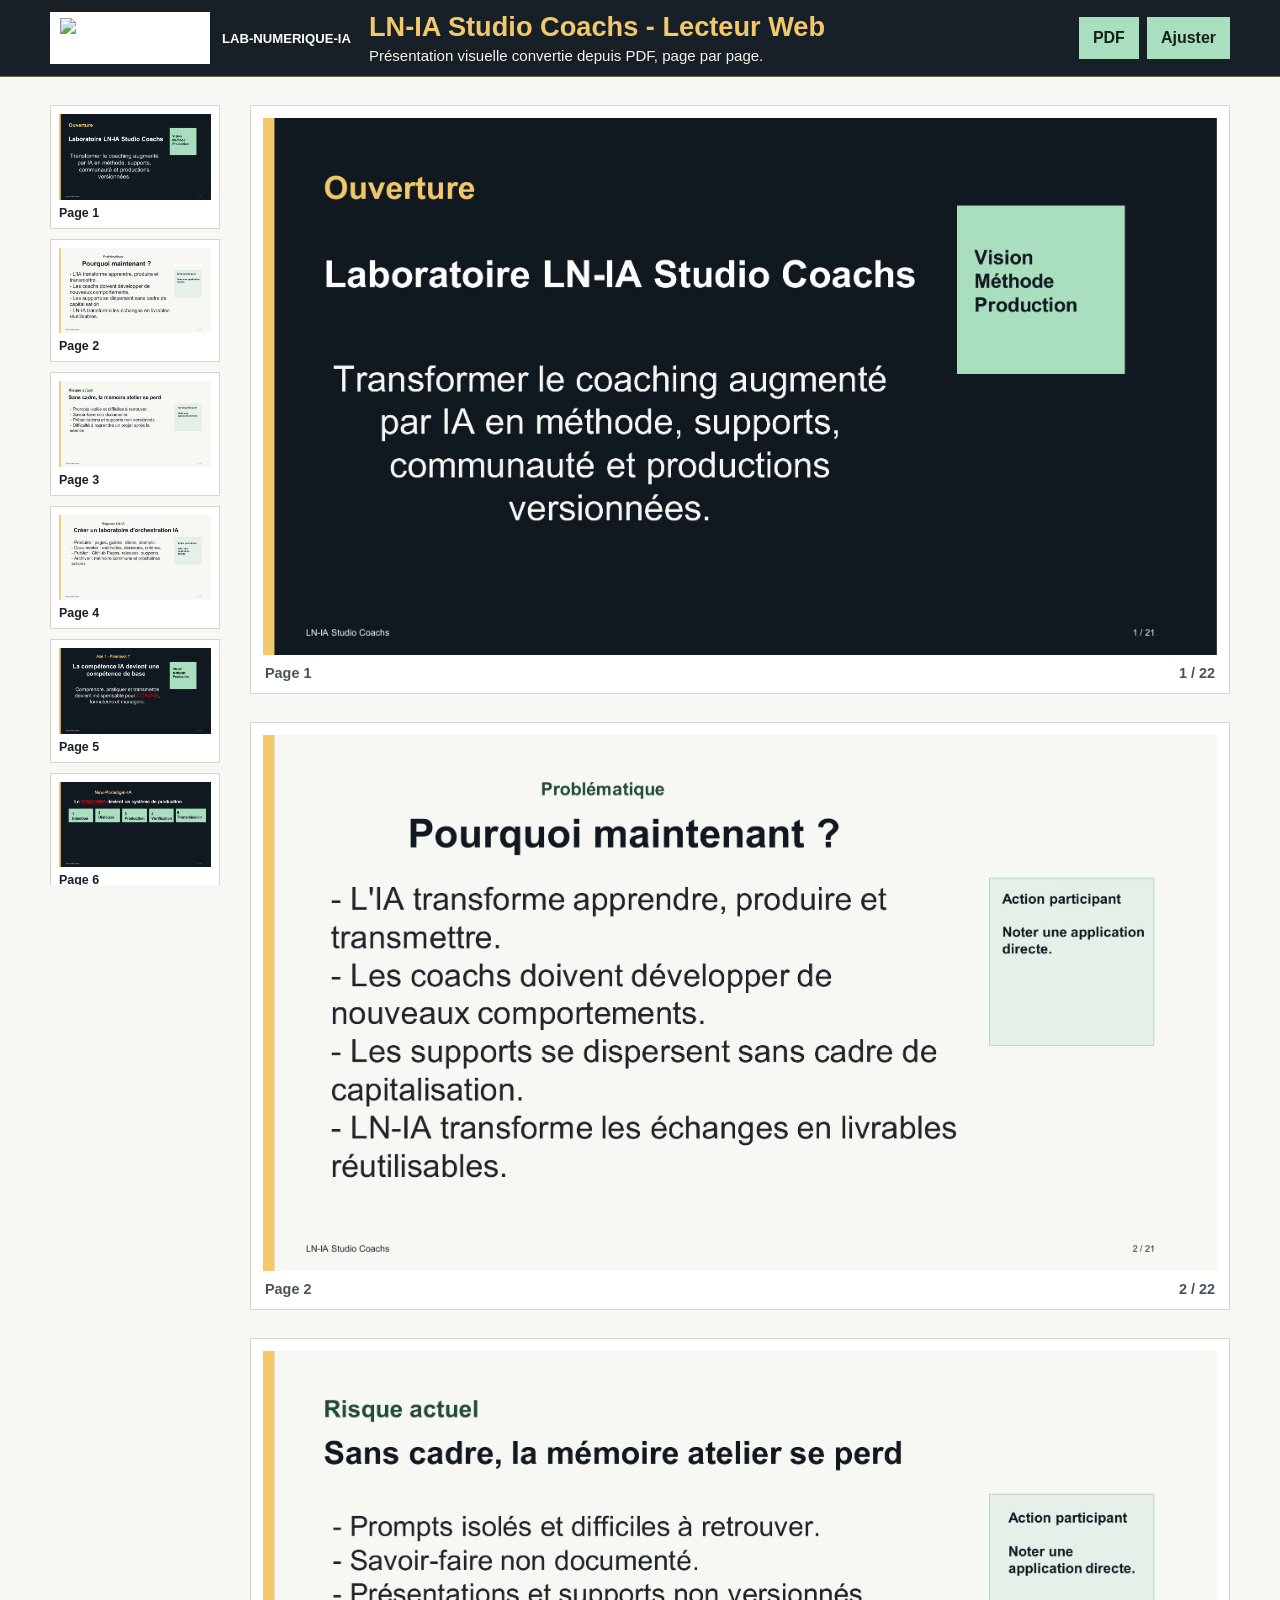
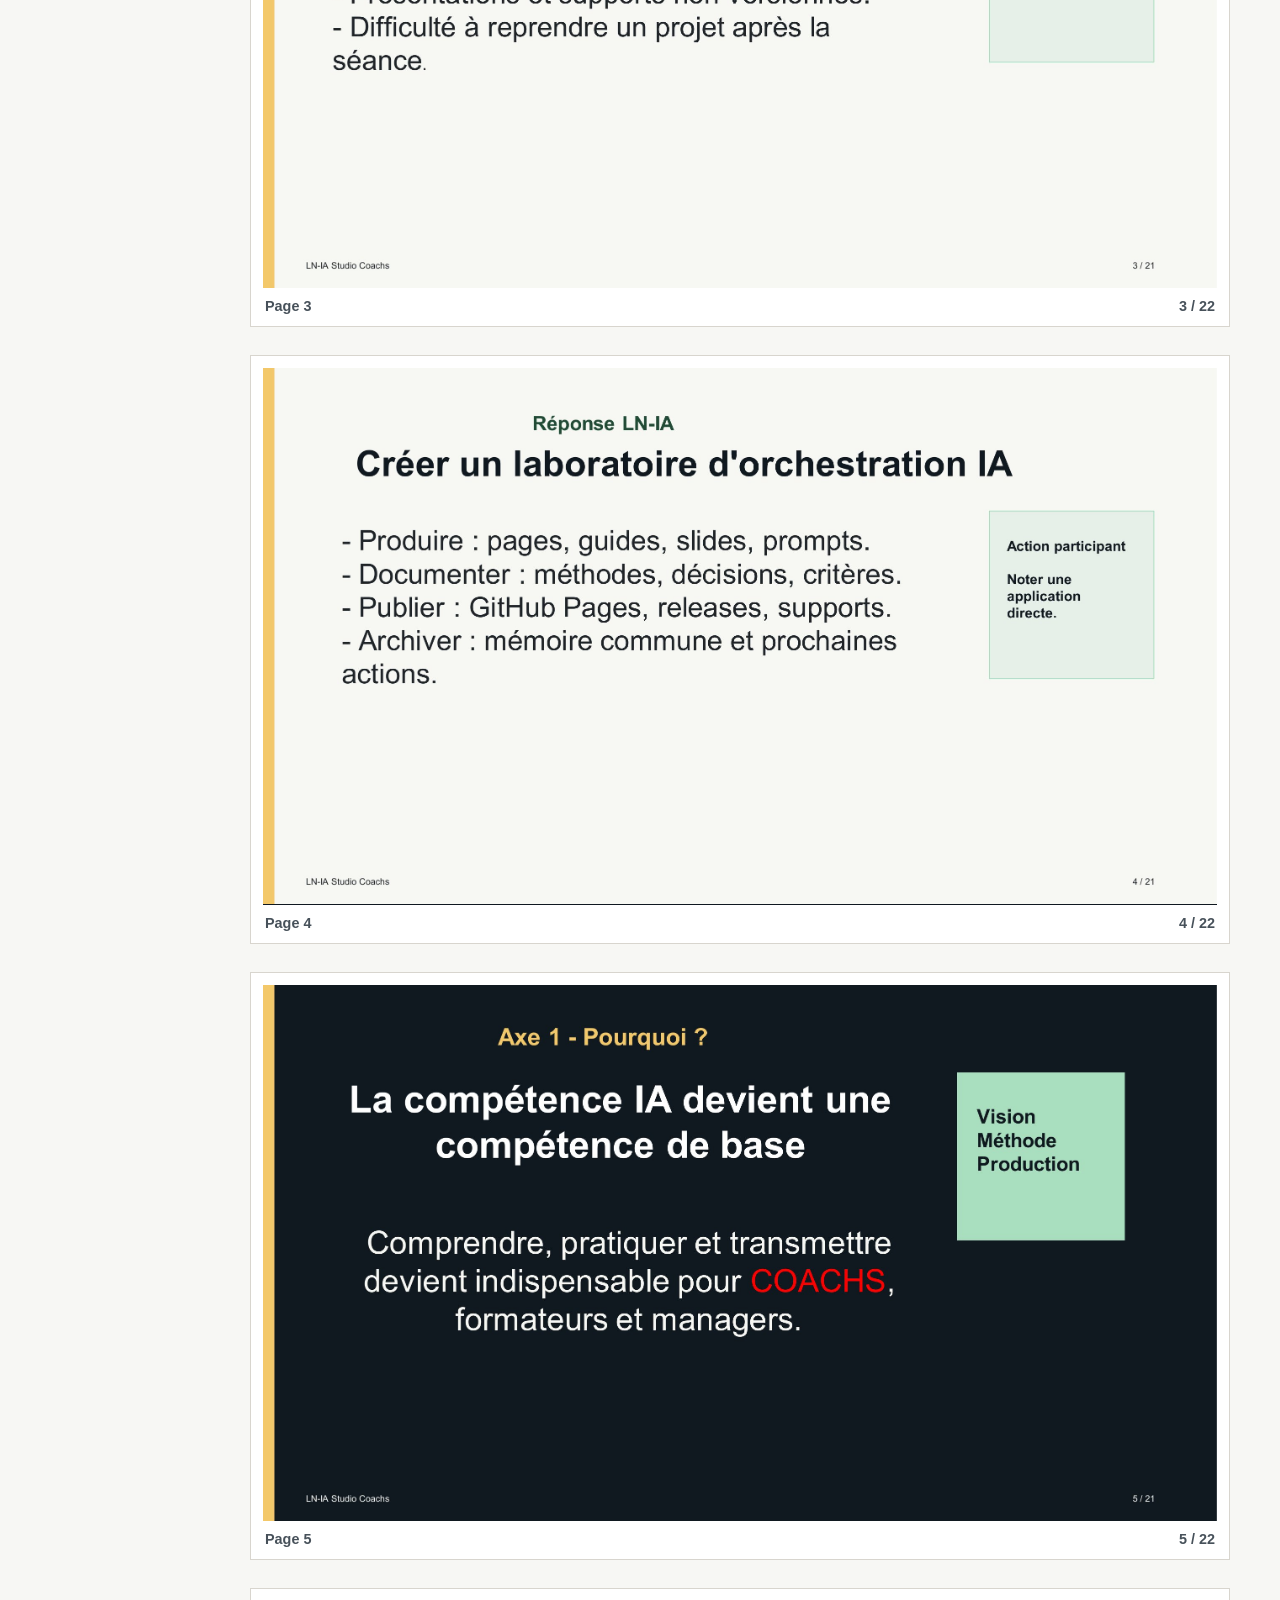
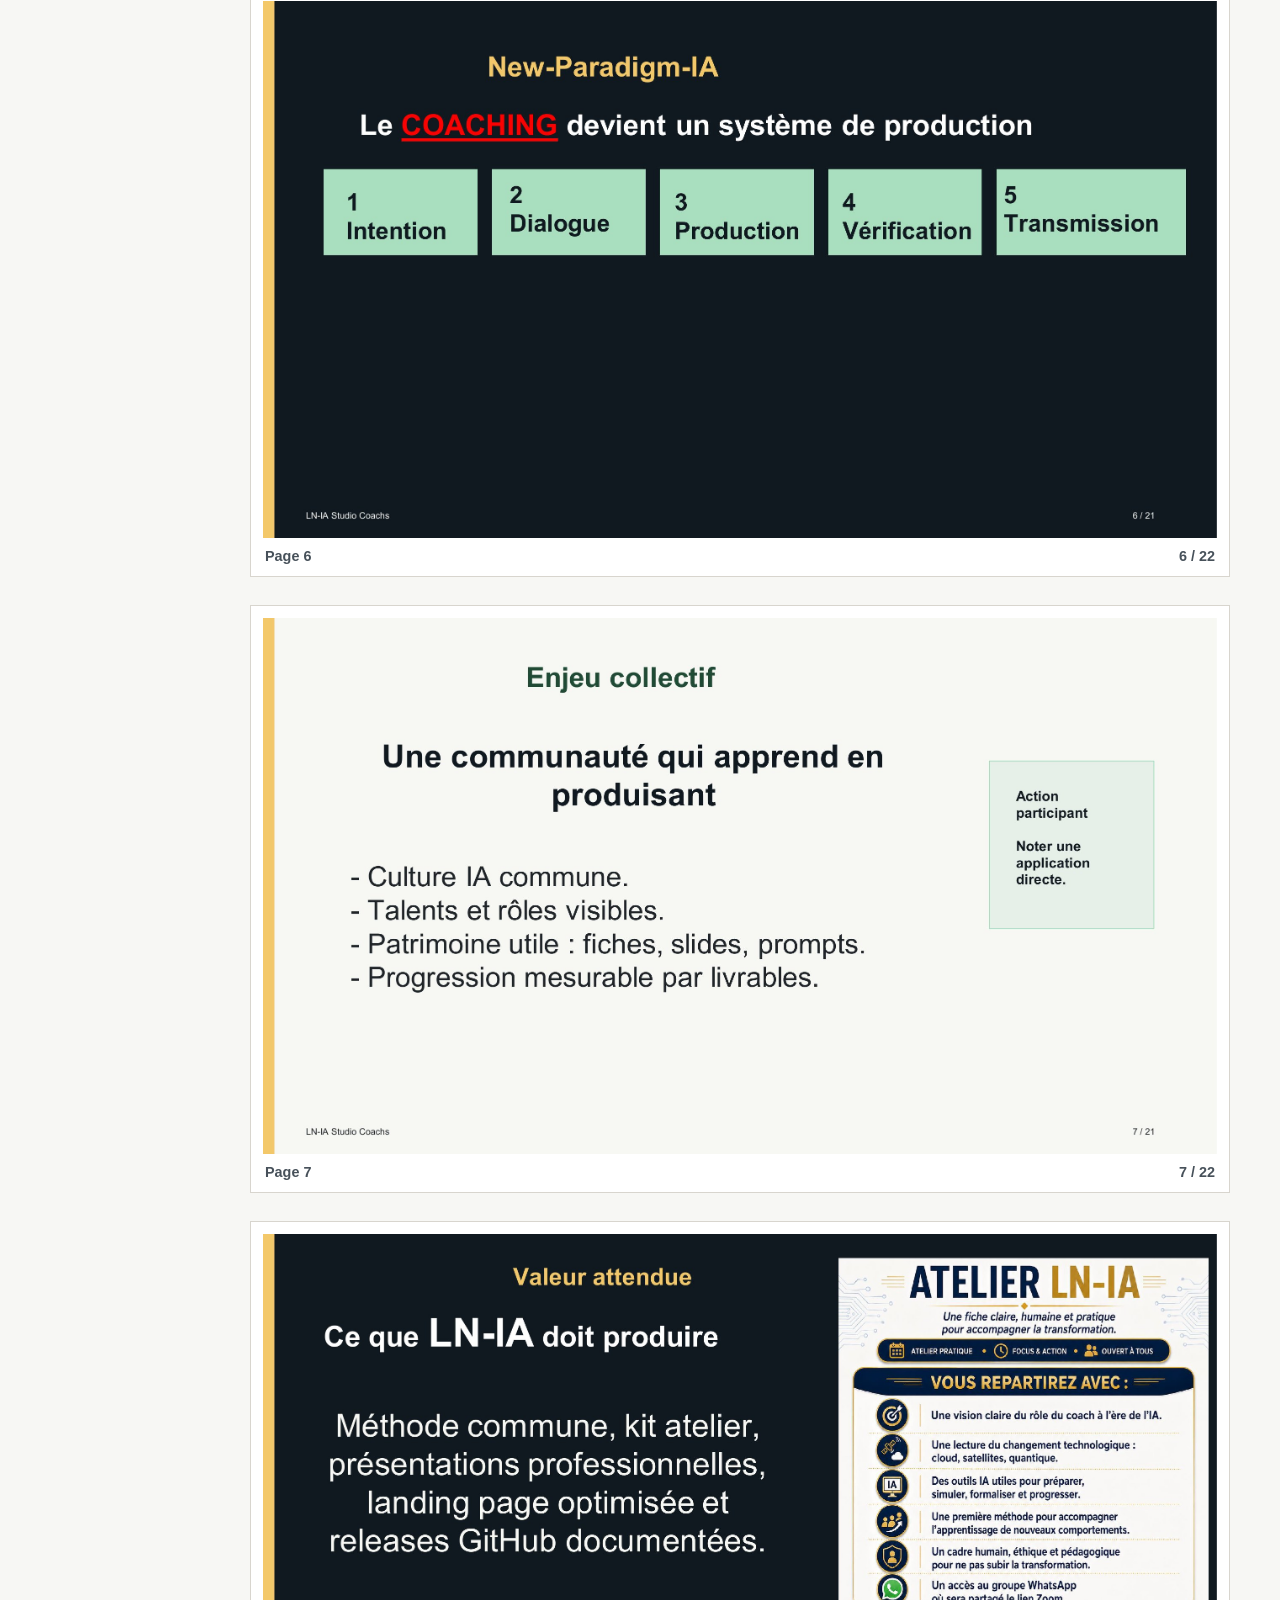
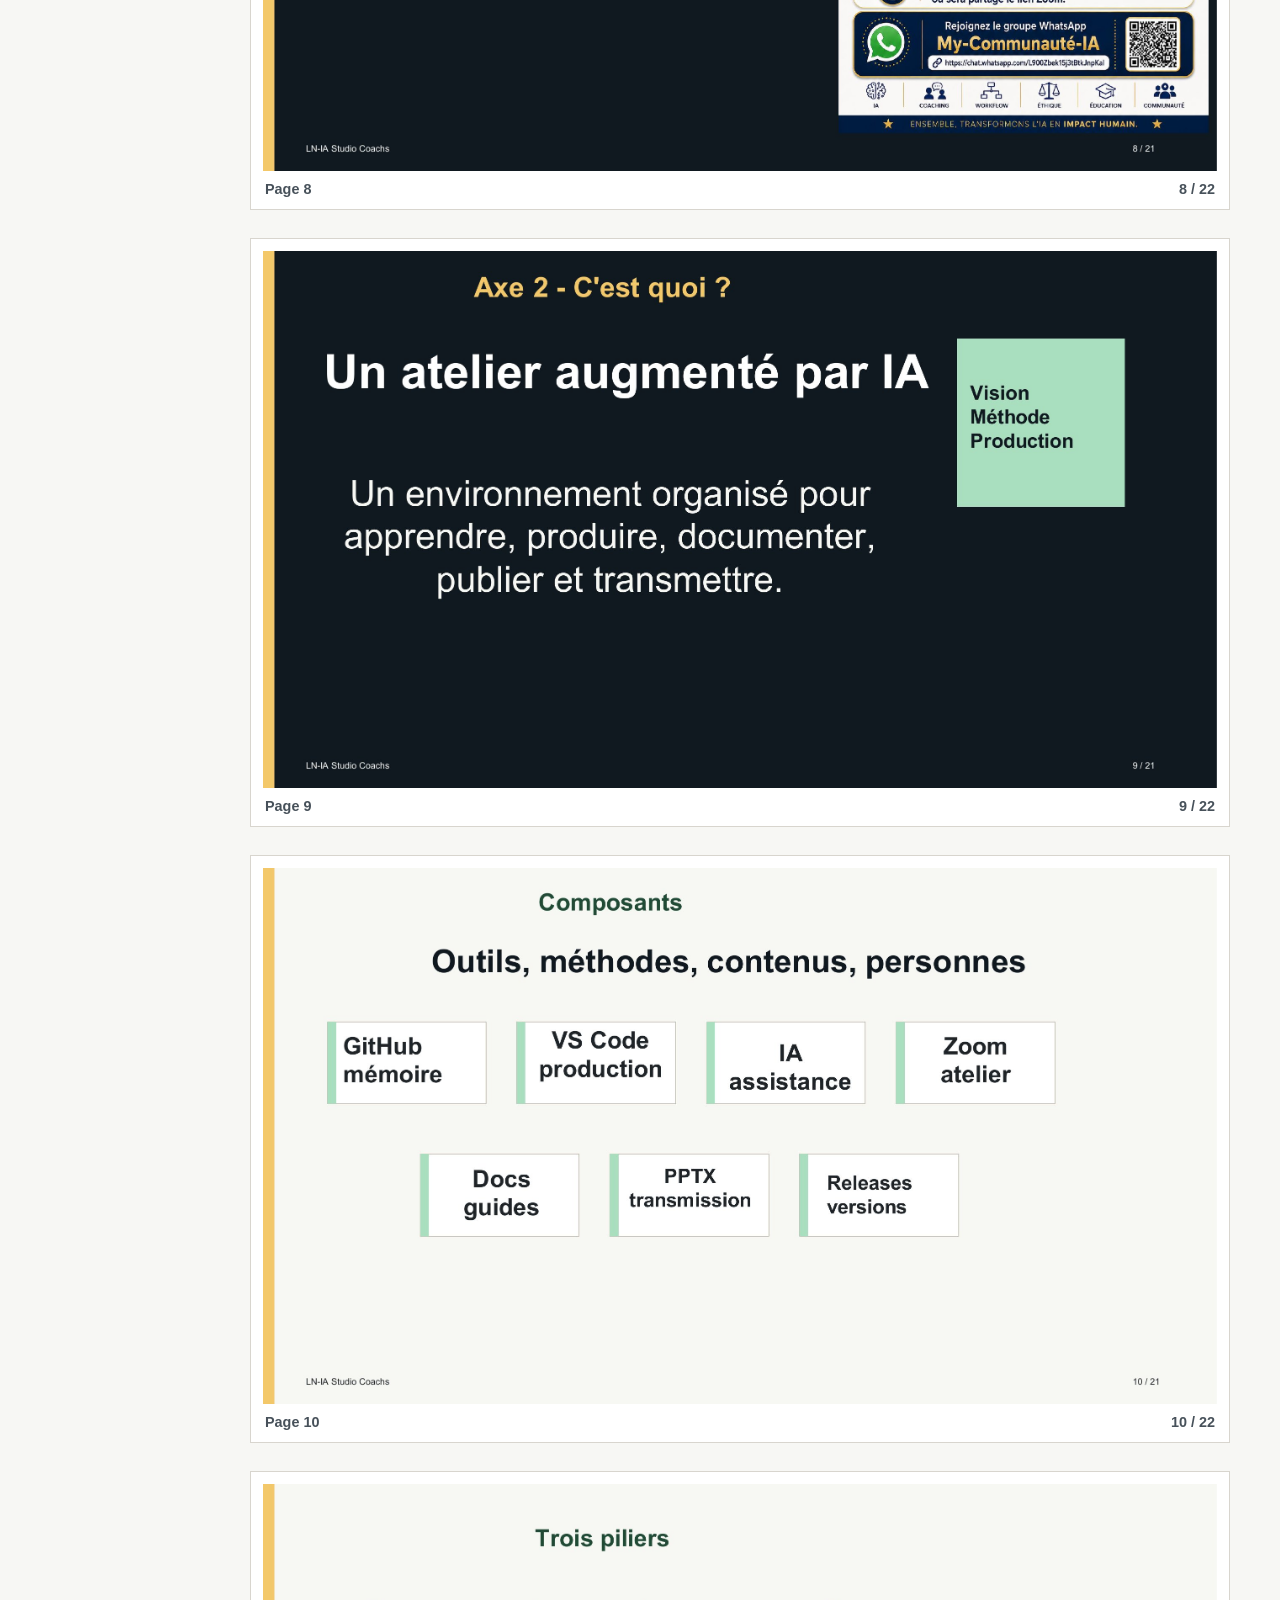
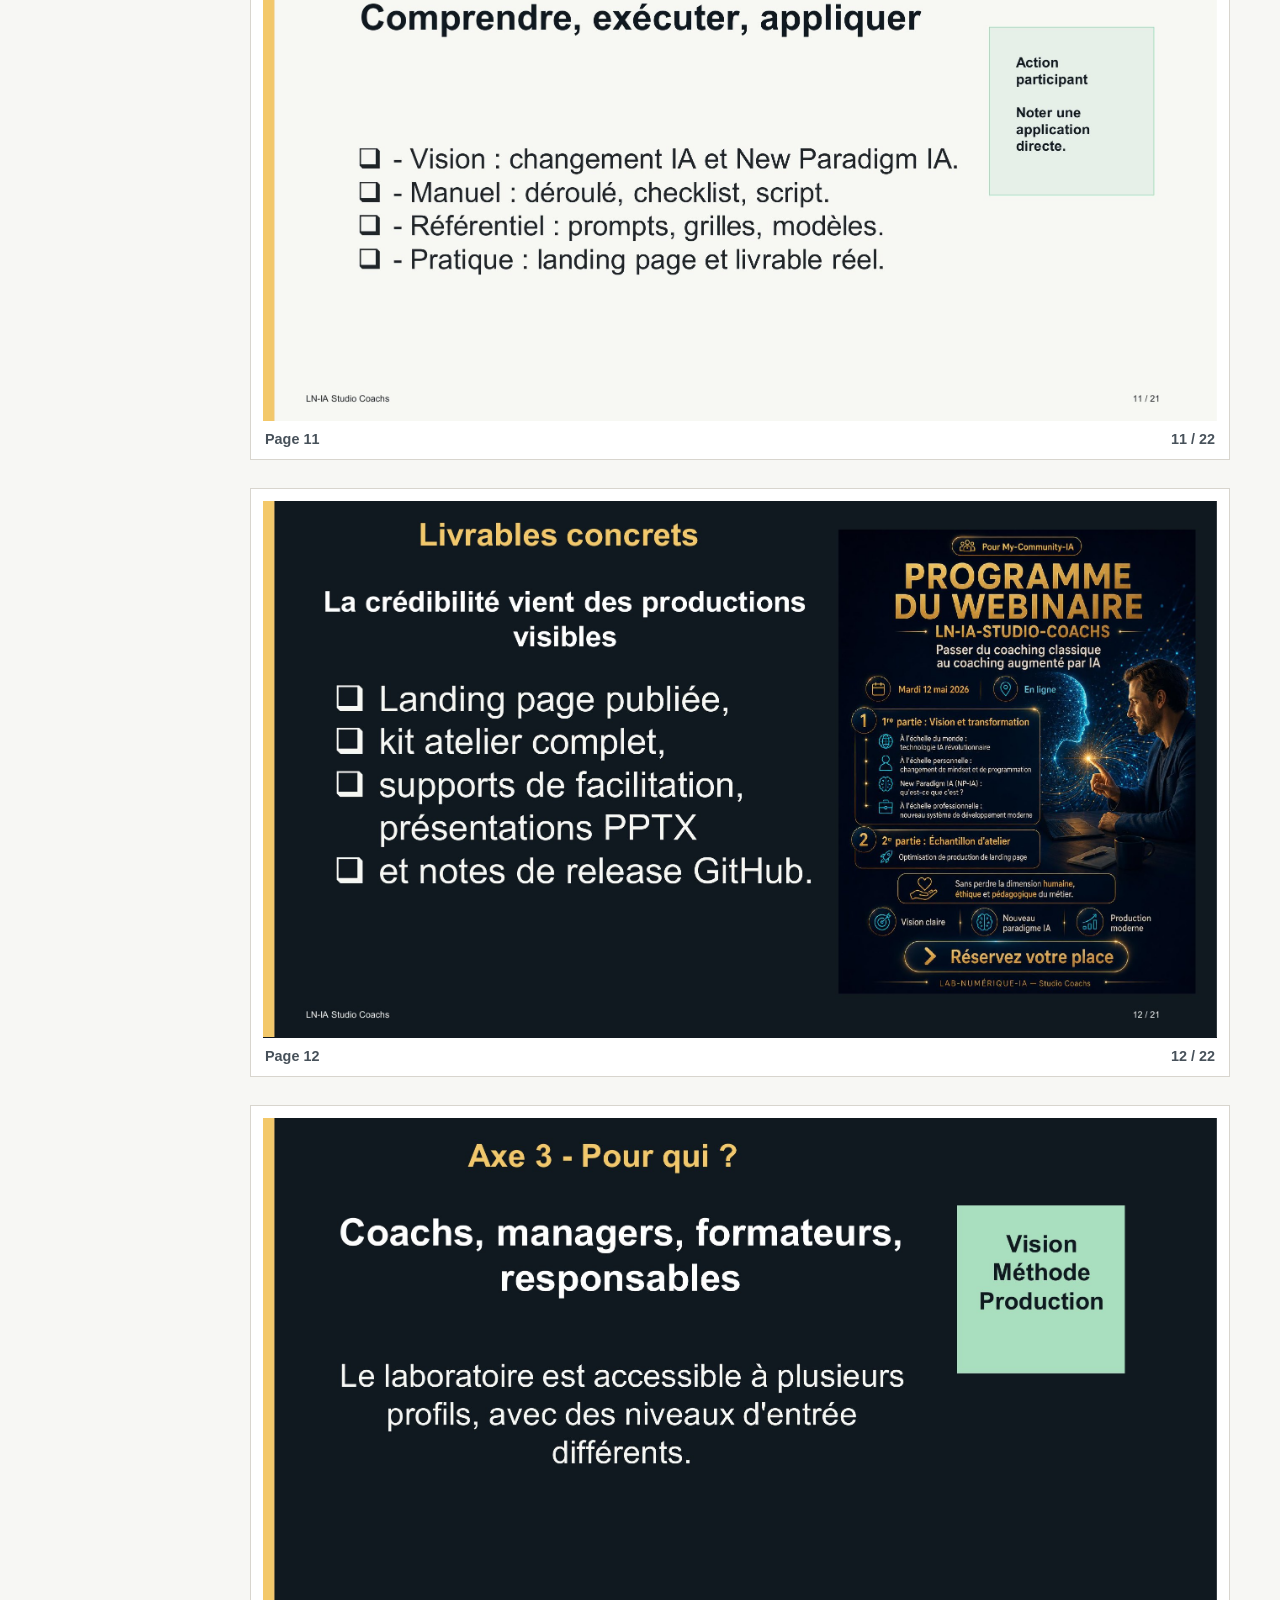
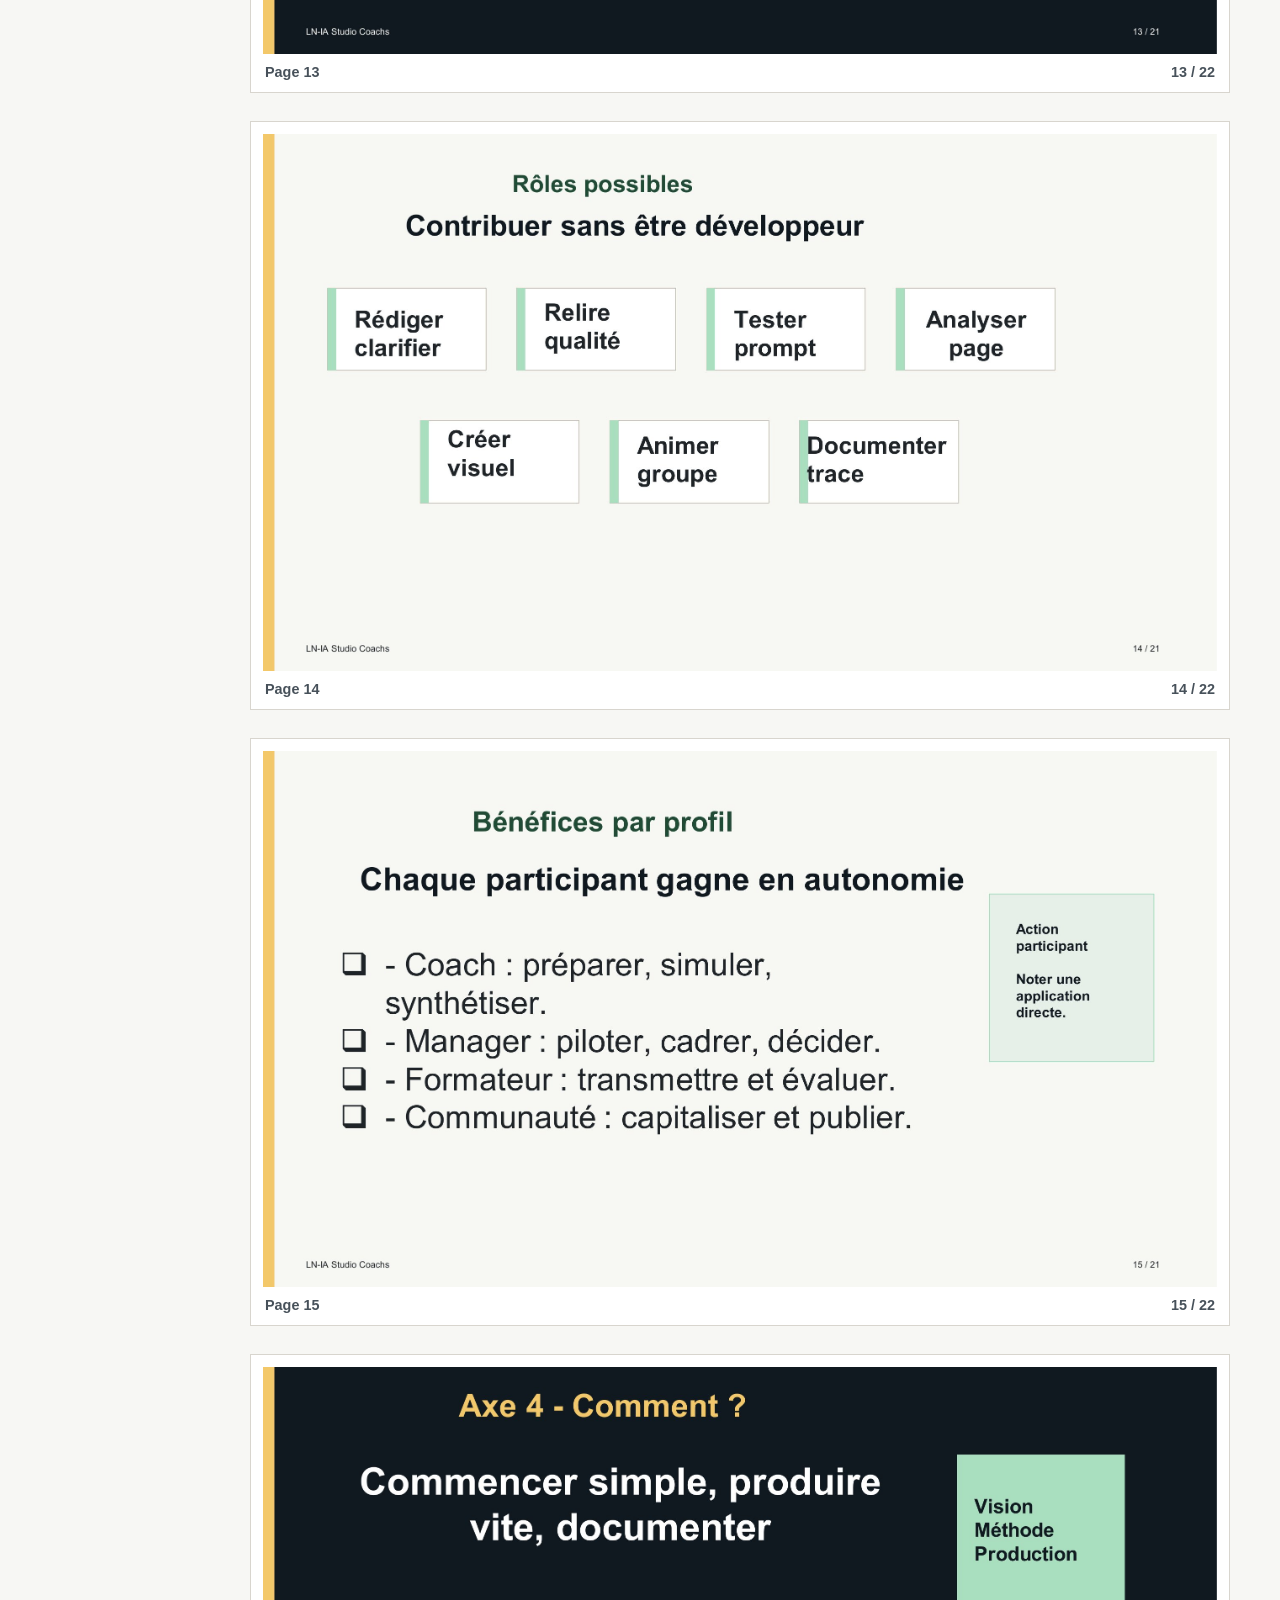
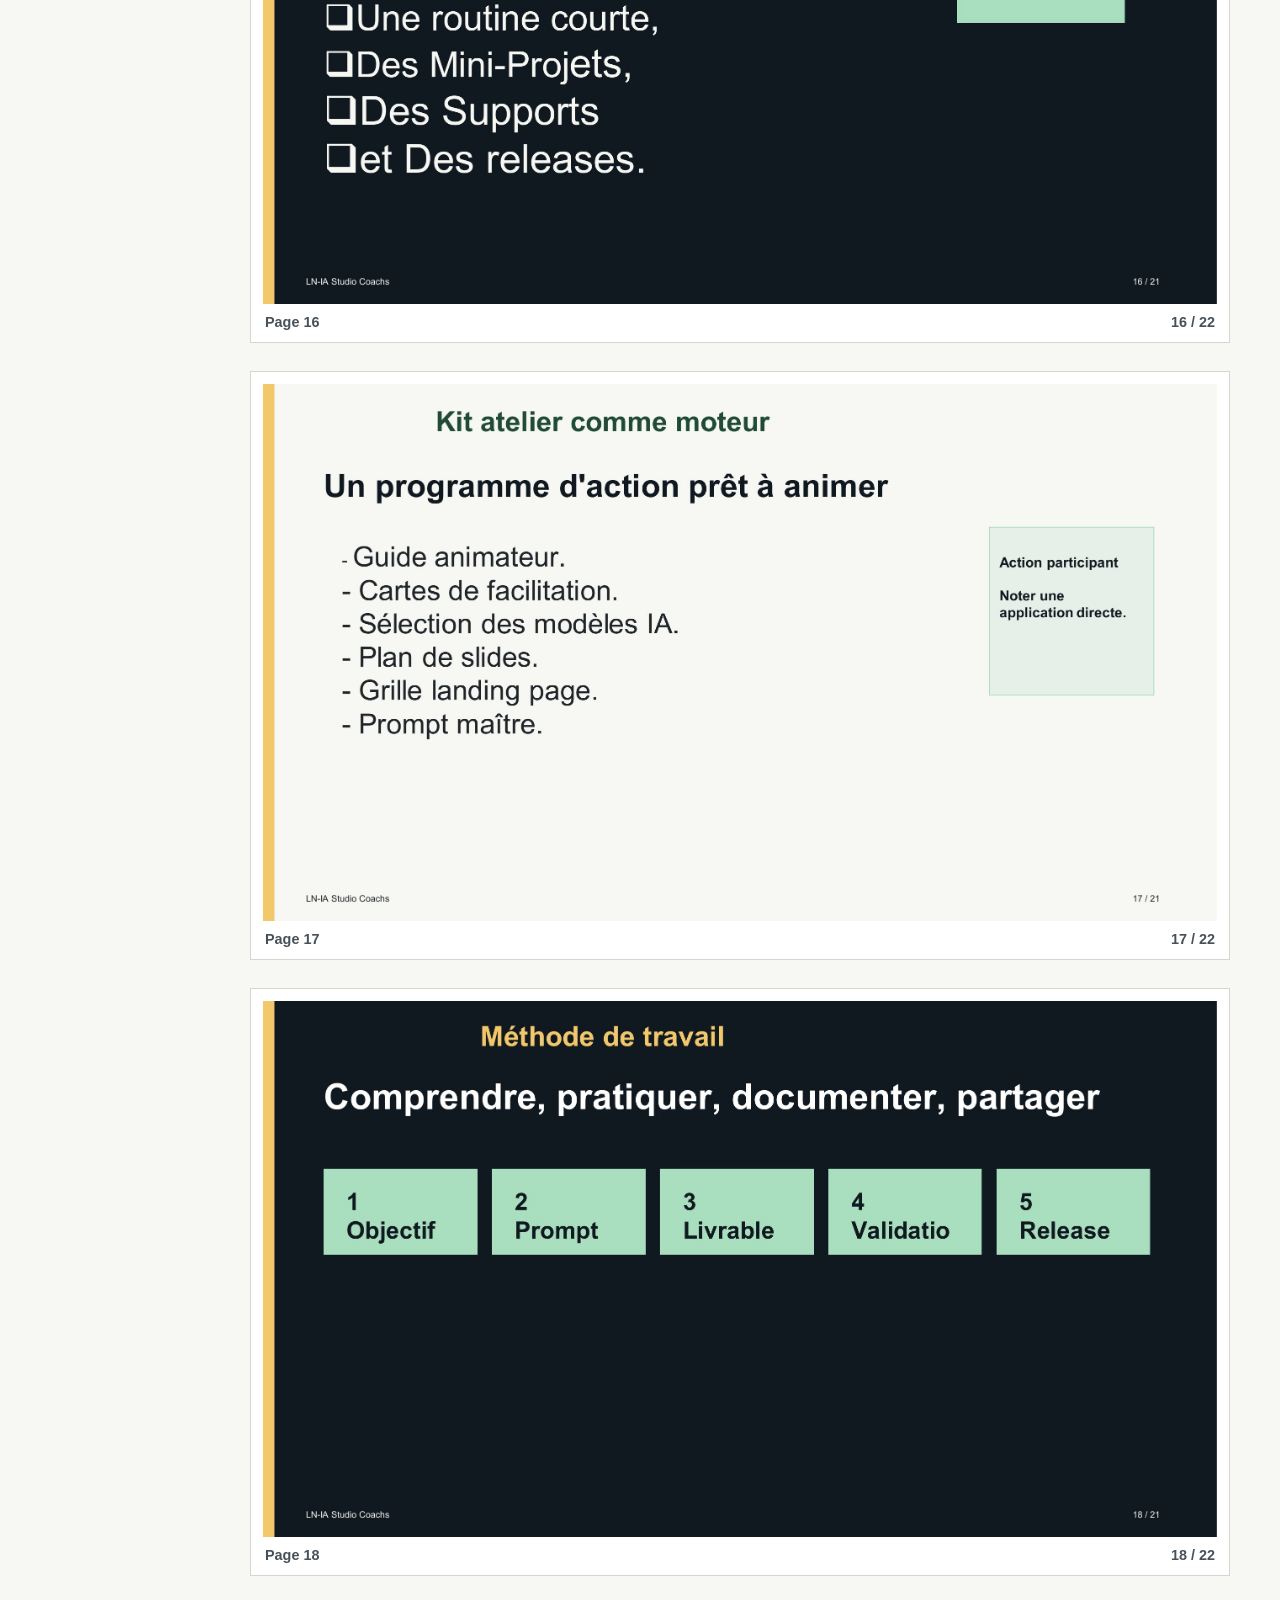
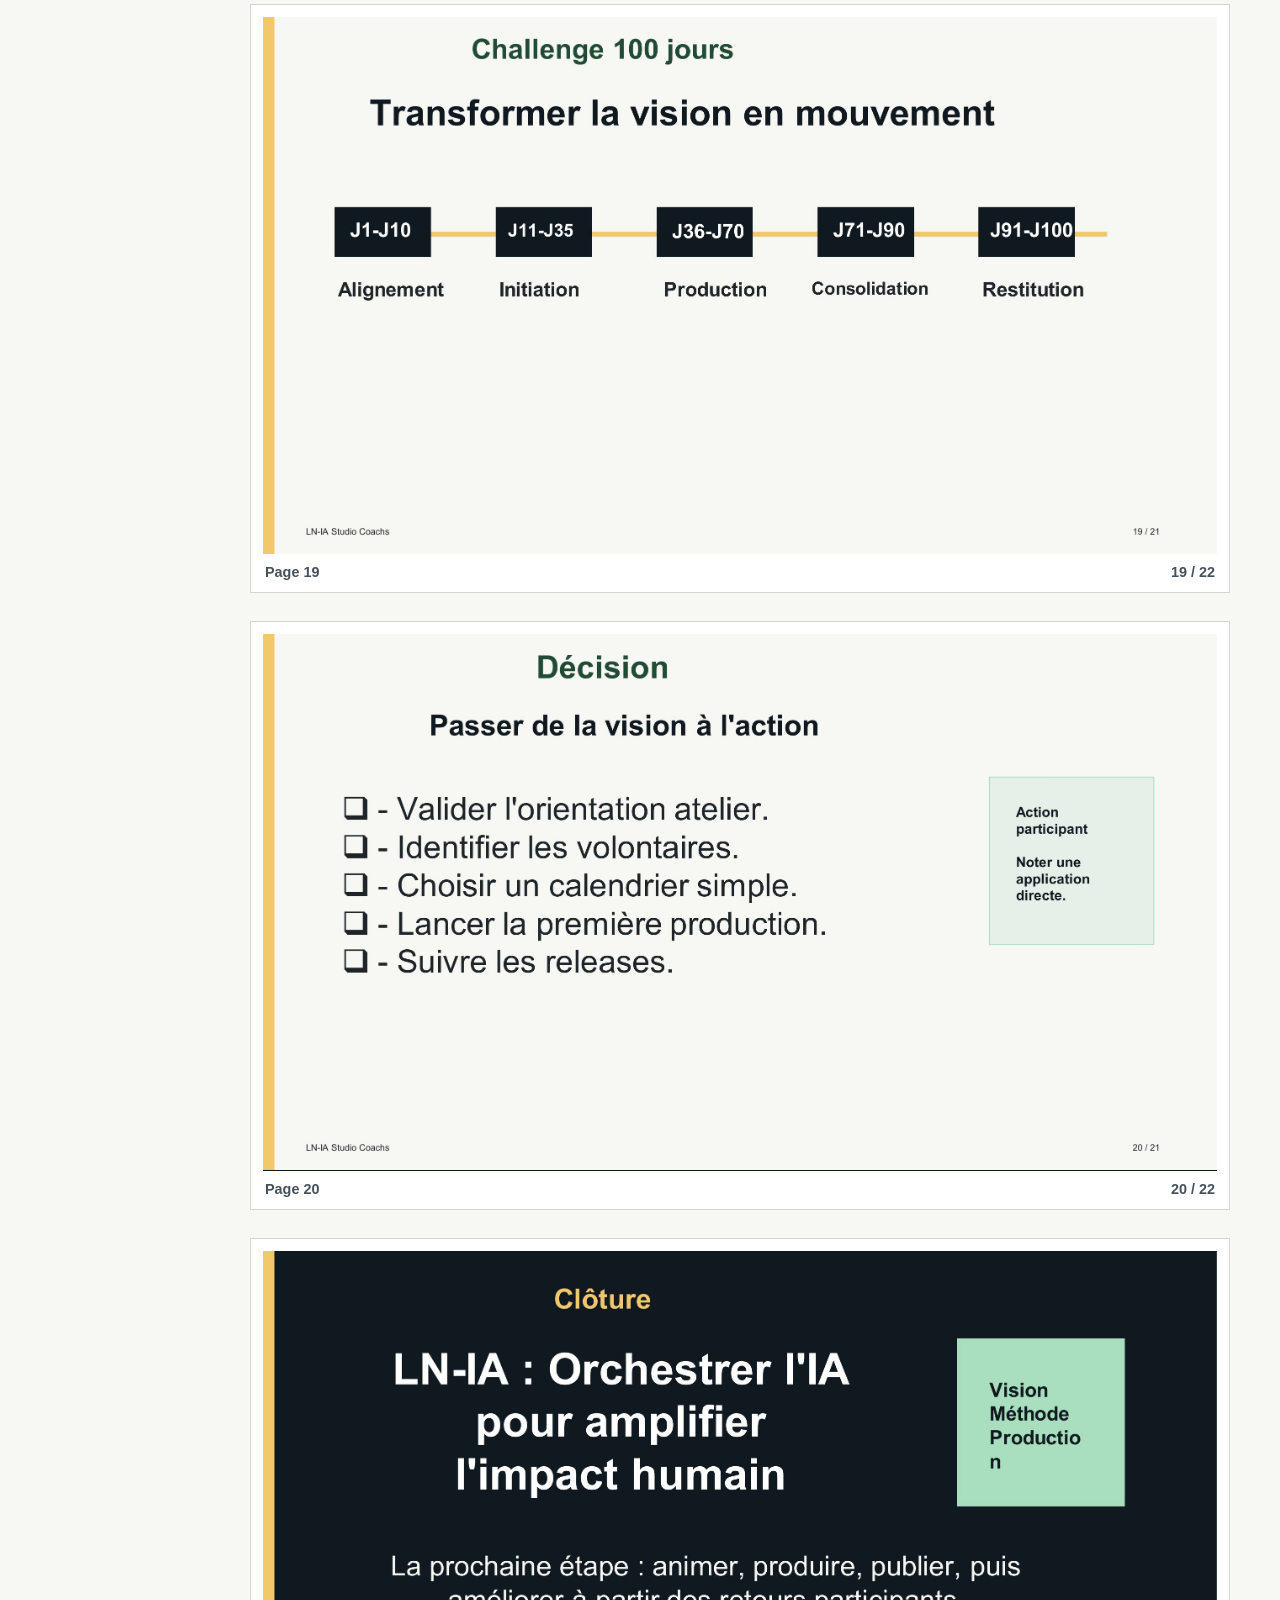
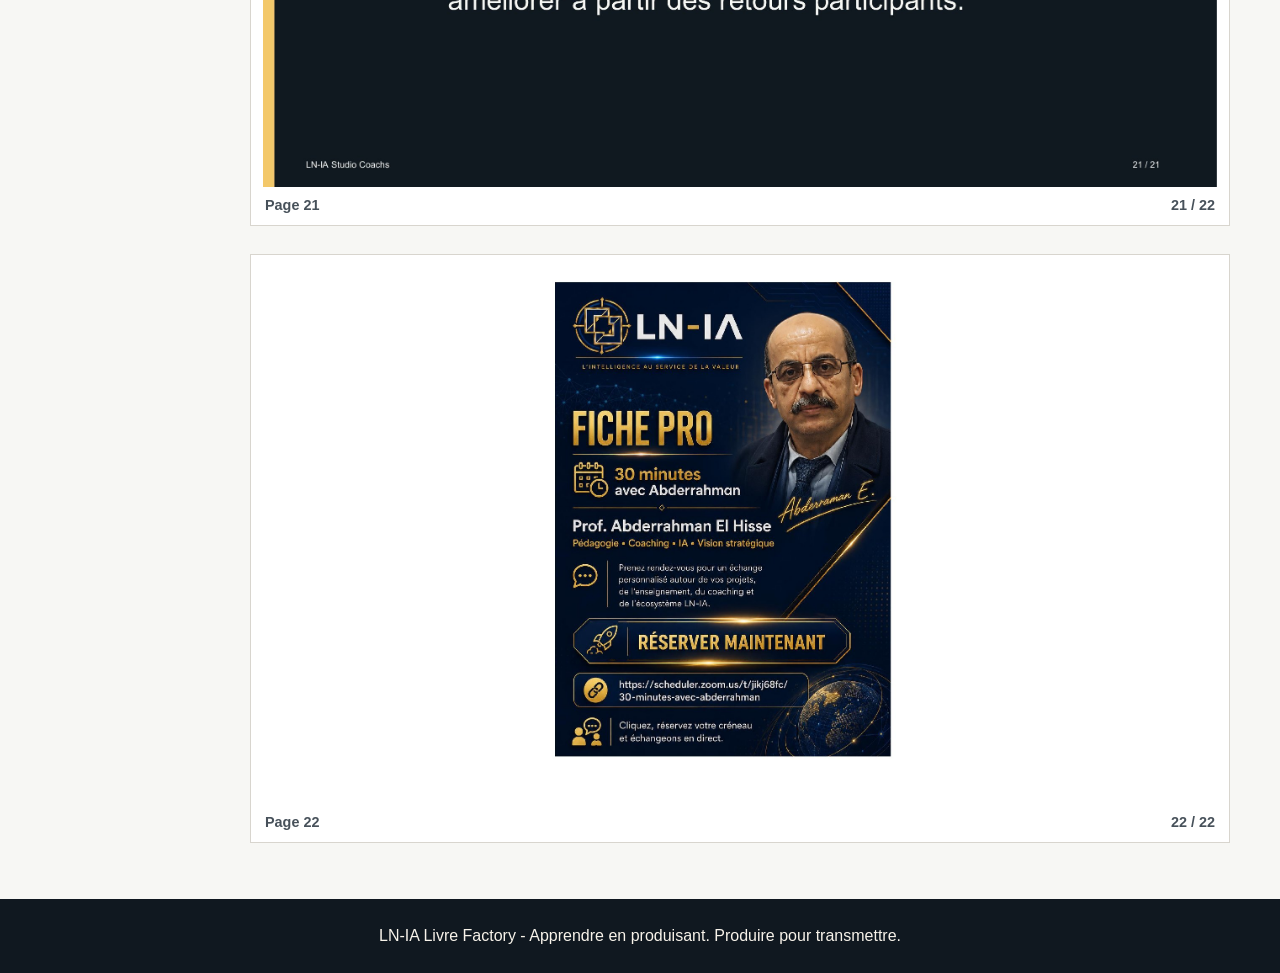
==== reader/ln-ia-studio-coachs/index.html @ 8bf0bda6 "Add LN-IA PDF web reader" ====
<!doctype html>
<html lang="fr">
  <head>
    <meta charset="utf-8">
    <meta name="viewport" content="width=device-width, initial-scale=1">
    <meta
      name="description"
      content="Lecteur Web LN-IA Livre Factory pour consulter la présentation LN-IA Studio Coachs page par page."
    >
    <meta name="theme-color" content="#101820">
    <title>LN-IA Studio Coachs - Lecteur Web</title>
    <link rel="icon" type="image/png" href="../../assets/img/logo-LN-IA.png">
    <style>
      :root {
        color: #172027;
        background: #f7f7f4;
        font-family: Arial, Helvetica, sans-serif;
      }

      * {
        box-sizing: border-box;
      }

      html {
        scroll-behavior: smooth;
      }

      body {
        margin: 0;
        background: #f7f7f4;
      }

      a {
        color: inherit;
      }

      a:focus-visible,
      button:focus-visible {
        outline: 3px solid #f2c86b;
        outline-offset: 3px;
      }

      .reader-shell {
        min-height: 100vh;
      }

      .reader-header {
        position: sticky;
        top: 0;
        z-index: 5;
        color: #fff;
        background: rgba(16, 24, 32, 0.97);
        border-bottom: 1px solid rgba(242, 200, 107, 0.4);
      }

      .reader-header-inner {
        display: grid;
        grid-template-columns: auto minmax(0, 1fr) auto;
        gap: 18px;
        align-items: center;
        width: min(1180px, calc(100% - 28px));
        margin: 0 auto;
        padding: 12px 0;
      }

      .brand {
        display: flex;
        align-items: center;
        gap: 12px;
        min-width: 0;
        text-decoration: none;
      }

      .brand img {
        width: 160px;
        height: 52px;
        object-fit: contain;
        padding: 6px 10px;
        background: #fff;
      }

      .brand span {
        font-size: 0.82rem;
        font-weight: 800;
        letter-spacing: 0;
        text-transform: uppercase;
      }

      .reader-title {
        min-width: 0;
      }

      .reader-title h1 {
        margin: 0 0 4px;
        color: #f2c86b;
        font-size: clamp(1.1rem, 2.4vw, 1.7rem);
        line-height: 1.12;
      }

      .reader-title p {
        margin: 0;
        color: #f8f3ea;
        font-size: 0.94rem;
      }

      .reader-actions {
        display: flex;
        gap: 8px;
      }

      .reader-actions a,
      .reader-actions button {
        display: inline-flex;
        align-items: center;
        justify-content: center;
        min-height: 42px;
        padding: 0 14px;
        color: #14201c;
        background: #a9dfbf;
        border: 0;
        font: inherit;
        font-weight: 800;
        text-decoration: none;
        cursor: pointer;
      }

      .reader-layout {
        display: grid;
        grid-template-columns: 176px minmax(0, 1fr);
        gap: 24px;
        width: min(1180px, calc(100% - 28px));
        margin: 0 auto;
        padding: 28px 0 56px;
      }

      .thumbs {
        position: sticky;
        top: 96px;
        align-self: start;
        display: grid;
        gap: 10px;
        max-height: calc(100vh - 120px);
        overflow: auto;
        padding-right: 6px;
      }

      .thumbs a {
        display: grid;
        gap: 6px;
        padding: 8px;
        color: #172027;
        background: #fff;
        border: 1px solid #d8d5ce;
        text-decoration: none;
      }

      .thumbs img {
        width: 100%;
        aspect-ratio: 16 / 9;
        object-fit: cover;
        background: #101820;
      }

      .thumbs span {
        font-size: 0.78rem;
        font-weight: 800;
      }

      .pages {
        display: grid;
        gap: 28px;
      }

      .page-card {
        margin: 0;
        padding: 12px;
        background: #fff;
        border: 1px solid #d8d5ce;
      }

      .page-card img {
        display: block;
        width: 100%;
        aspect-ratio: 16 / 9;
        object-fit: contain;
        background: #101820;
      }

      .page-card figcaption {
        display: flex;
        justify-content: space-between;
        gap: 12px;
        padding: 10px 2px 0;
        color: #47515a;
        font-size: 0.9rem;
        font-weight: 700;
      }

      .reader-footer {
        padding: 28px 14px;
        color: #f8f3ea;
        background: #101820;
        text-align: center;
      }

      .reader-footer p {
        margin: 0;
      }

      @media (max-width: 820px) {
        .reader-header-inner {
          grid-template-columns: 1fr;
        }

        .brand img {
          width: 180px;
          height: 58px;
        }

        .reader-actions {
          display: grid;
          grid-template-columns: 1fr 1fr;
        }

        .reader-layout {
          grid-template-columns: 1fr;
          gap: 18px;
          padding-top: 18px;
        }

        .thumbs {
          position: static;
          grid-template-columns: repeat(4, minmax(0, 1fr));
          max-height: none;
          overflow: visible;
          padding-right: 0;
        }

        .thumbs span {
          text-align: center;
        }

        .page-card {
          padding: 8px;
        }
      }

      @media (max-width: 520px) {
        .reader-actions,
        .thumbs {
          grid-template-columns: 1fr 1fr;
        }

        .brand span {
          display: none;
        }
      }
    </style>
  </head>
  <body>
    <div class="reader-shell">
      <header class="reader-header">
        <div class="reader-header-inner">
          <a class="brand" href="#page-1" aria-label="Retour à la première page">
            <img src="../../assets/img/logo-LN-IA.png" alt="LN-IA" width="160" height="52">
            <span>LAB-NUMERIQUE-IA</span>
          </a>
          <div class="reader-title">
            <h1>LN-IA Studio Coachs - Lecteur Web</h1>
            <p>Présentation visuelle convertie depuis PDF, page par page.</p>
          </div>
          <div class="reader-actions">
            <a href="sources/ln-ia-studio-coachs-lab-numerique-V1.pdf">PDF</a>
            <button type="button" data-toggle-fit>Ajuster</button>
          </div>
        </div>
      </header>

      <main class="reader-layout">
        <nav class="thumbs" aria-label="Navigation des pages" data-thumbs></nav>
        <section class="pages" aria-label="Pages de la présentation" data-pages></section>
      </main>

      <footer class="reader-footer">
        <p>LN-IA Livre Factory - Apprendre en produisant. Produire pour transmettre.</p>
      </footer>
    </div>

    <script>
      const pageCount = 22;
      const thumbs = document.querySelector("[data-thumbs]");
      const pages = document.querySelector("[data-pages]");
      const fitButton = document.querySelector("[data-toggle-fit]");

      for (let index = 1; index <= pageCount; index += 1) {
        const number = String(index).padStart(3, "0");
        const imagePath = `images/page_${number}.jpg`;

        const thumbLink = document.createElement("a");
        thumbLink.href = `#page-${index}`;
        thumbLink.innerHTML = `
          <img src="${imagePath}" alt="" loading="lazy">
          <span>Page ${index}</span>
        `;
        thumbs.append(thumbLink);

        const figure = document.createElement("figure");
        figure.className = "page-card";
        figure.id = `page-${index}`;
        figure.innerHTML = `
          <img src="${imagePath}" alt="Page ${index} de la présentation LN-IA Studio Coachs" loading="${index === 1 ? "eager" : "lazy"}">
          <figcaption>
            <span>Page ${index}</span>
            <span>${index} / ${pageCount}</span>
          </figcaption>
        `;
        pages.append(figure);
      }

      fitButton.addEventListener("click", () => {
        document.body.classList.toggle("compact-reader");
        document.querySelectorAll(".page-card").forEach((page) => {
          page.style.maxWidth = document.body.classList.contains("compact-reader") ? "900px" : "";
          page.style.marginInline = document.body.classList.contains("compact-reader") ? "auto" : "";
        });
      });
    </script>
  </body>
</html>
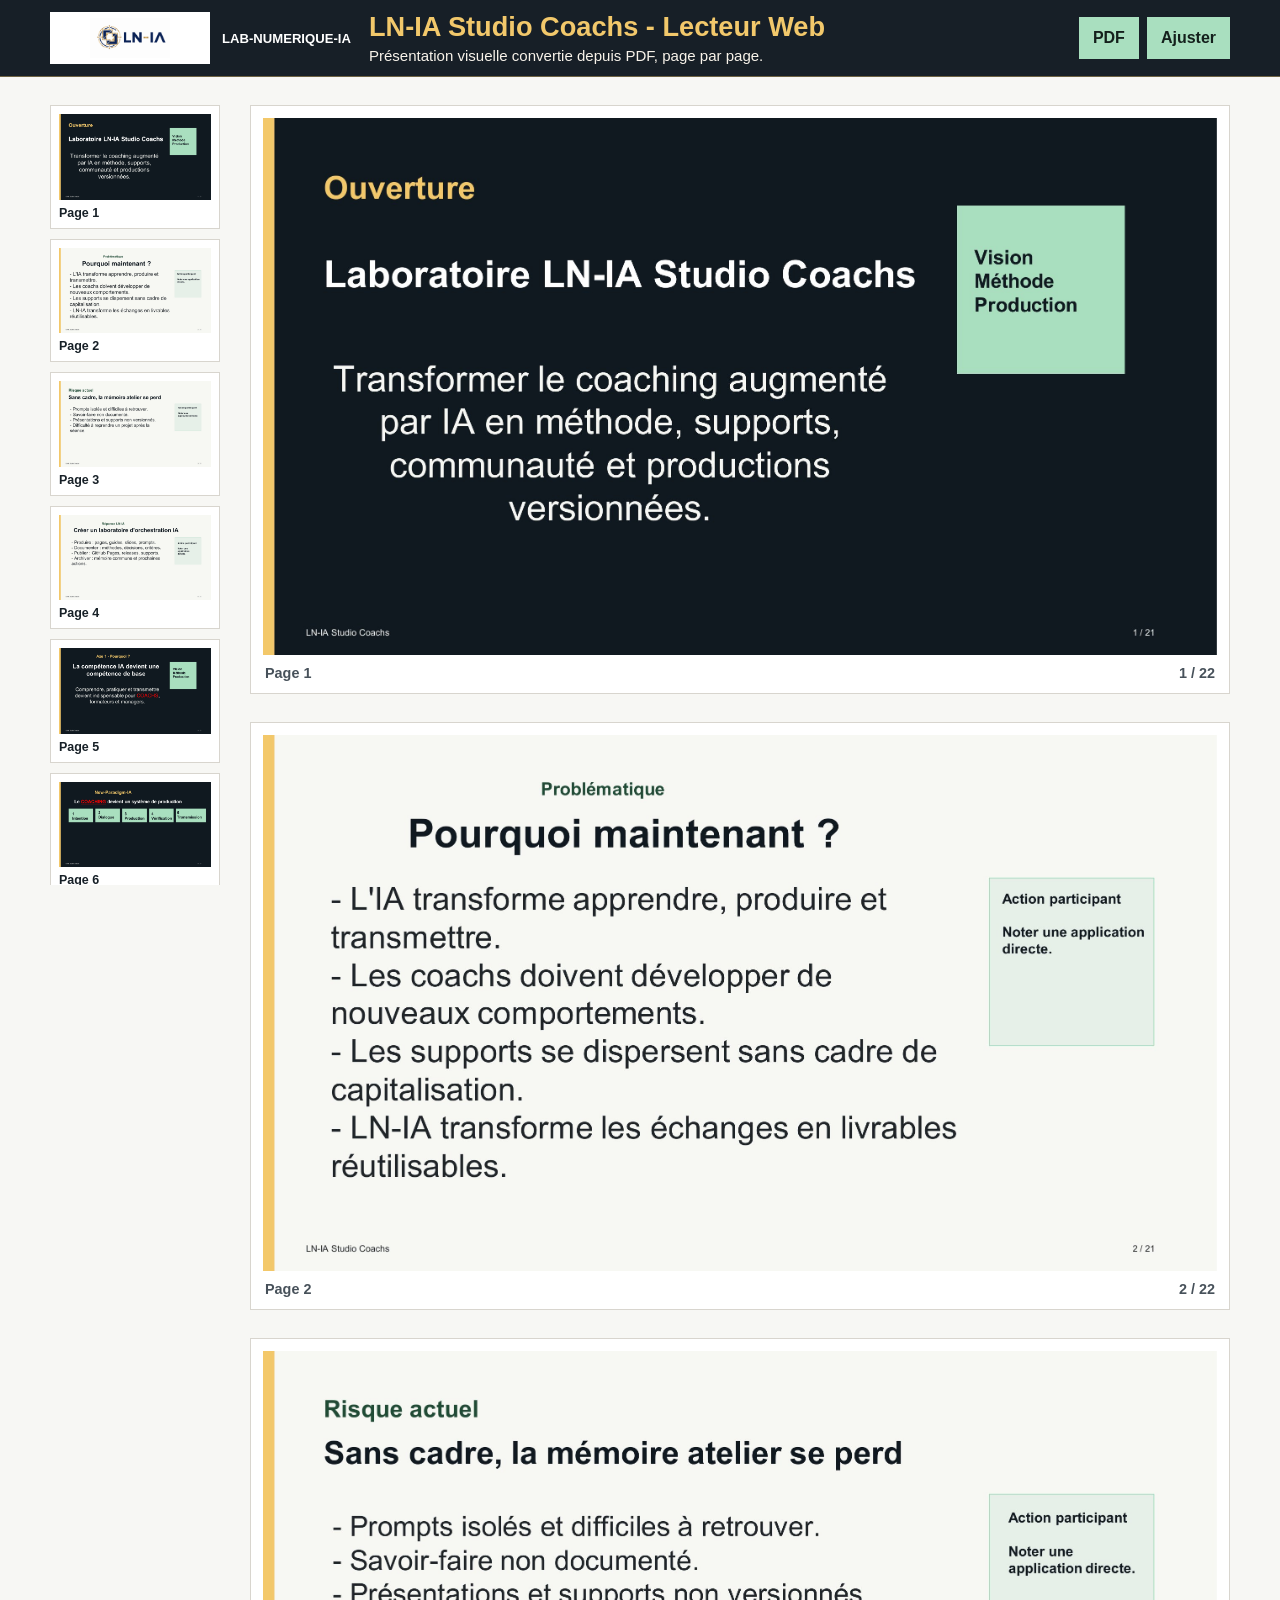
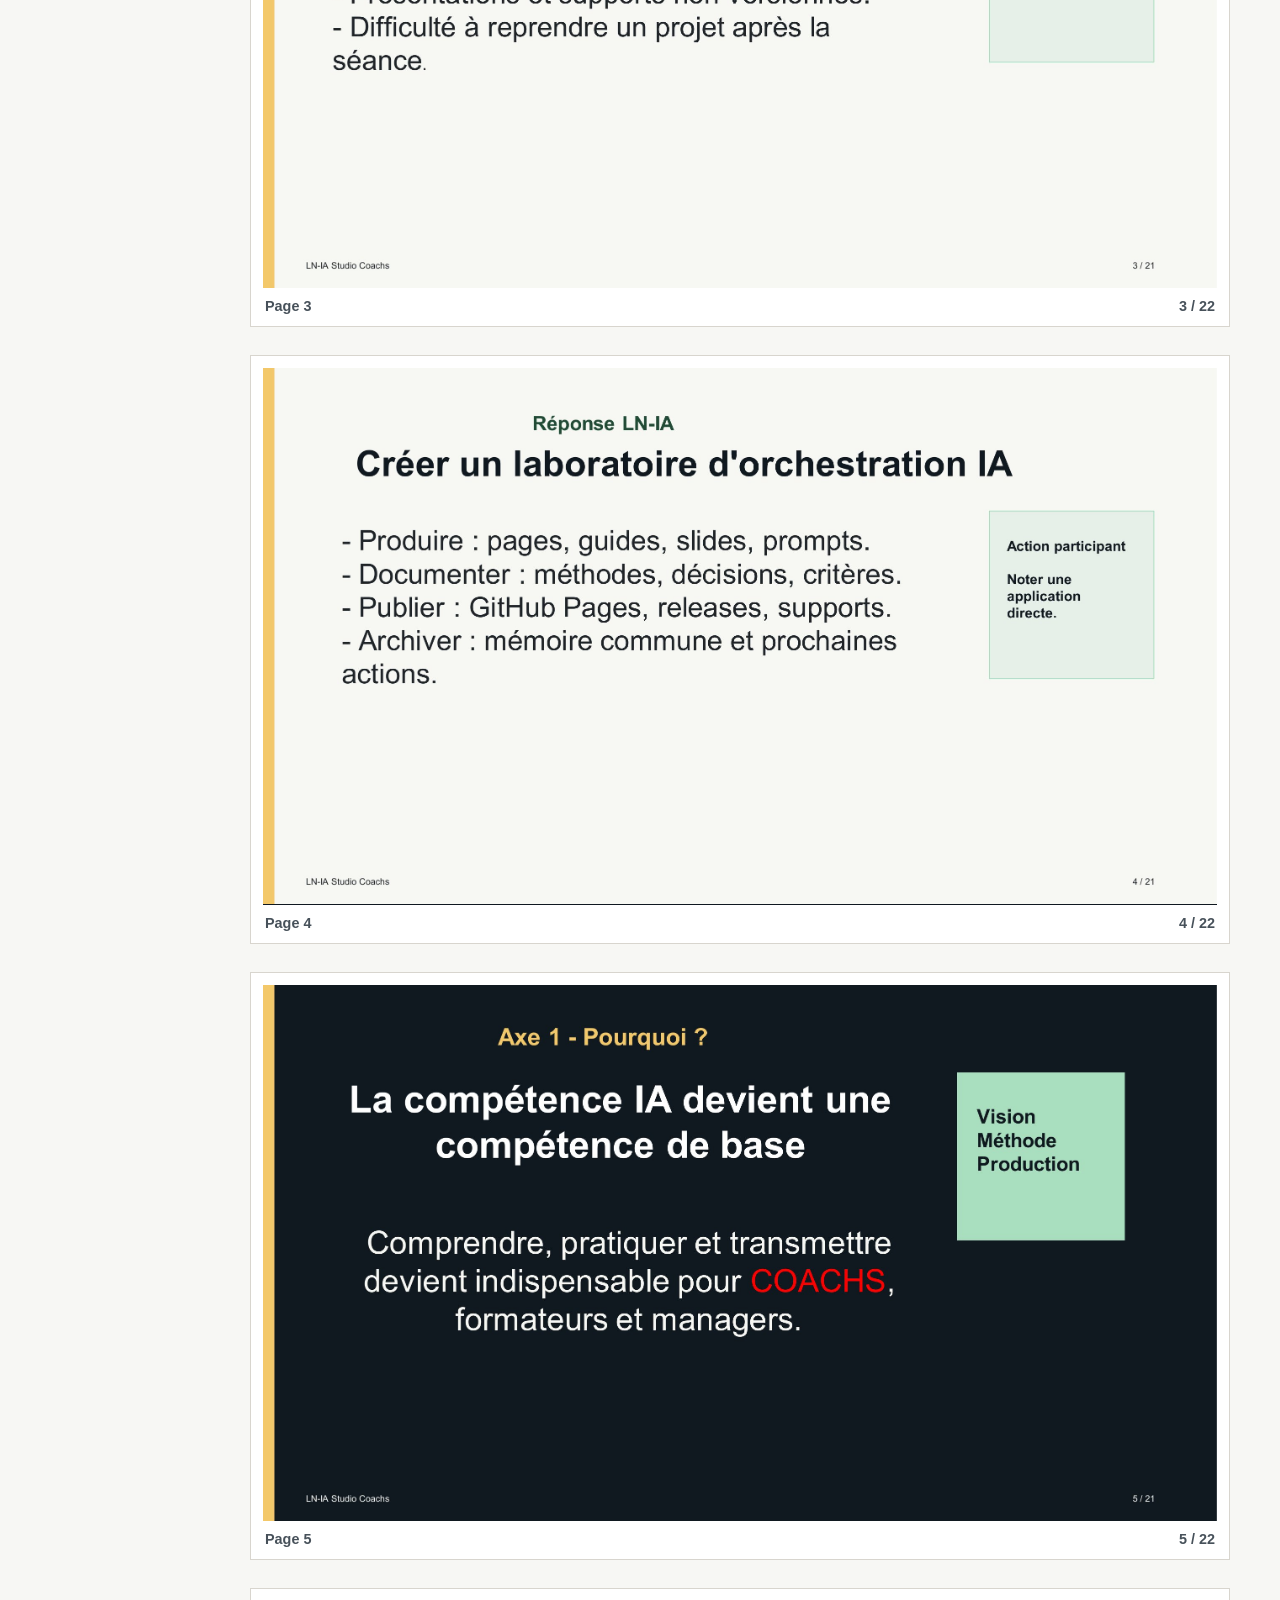
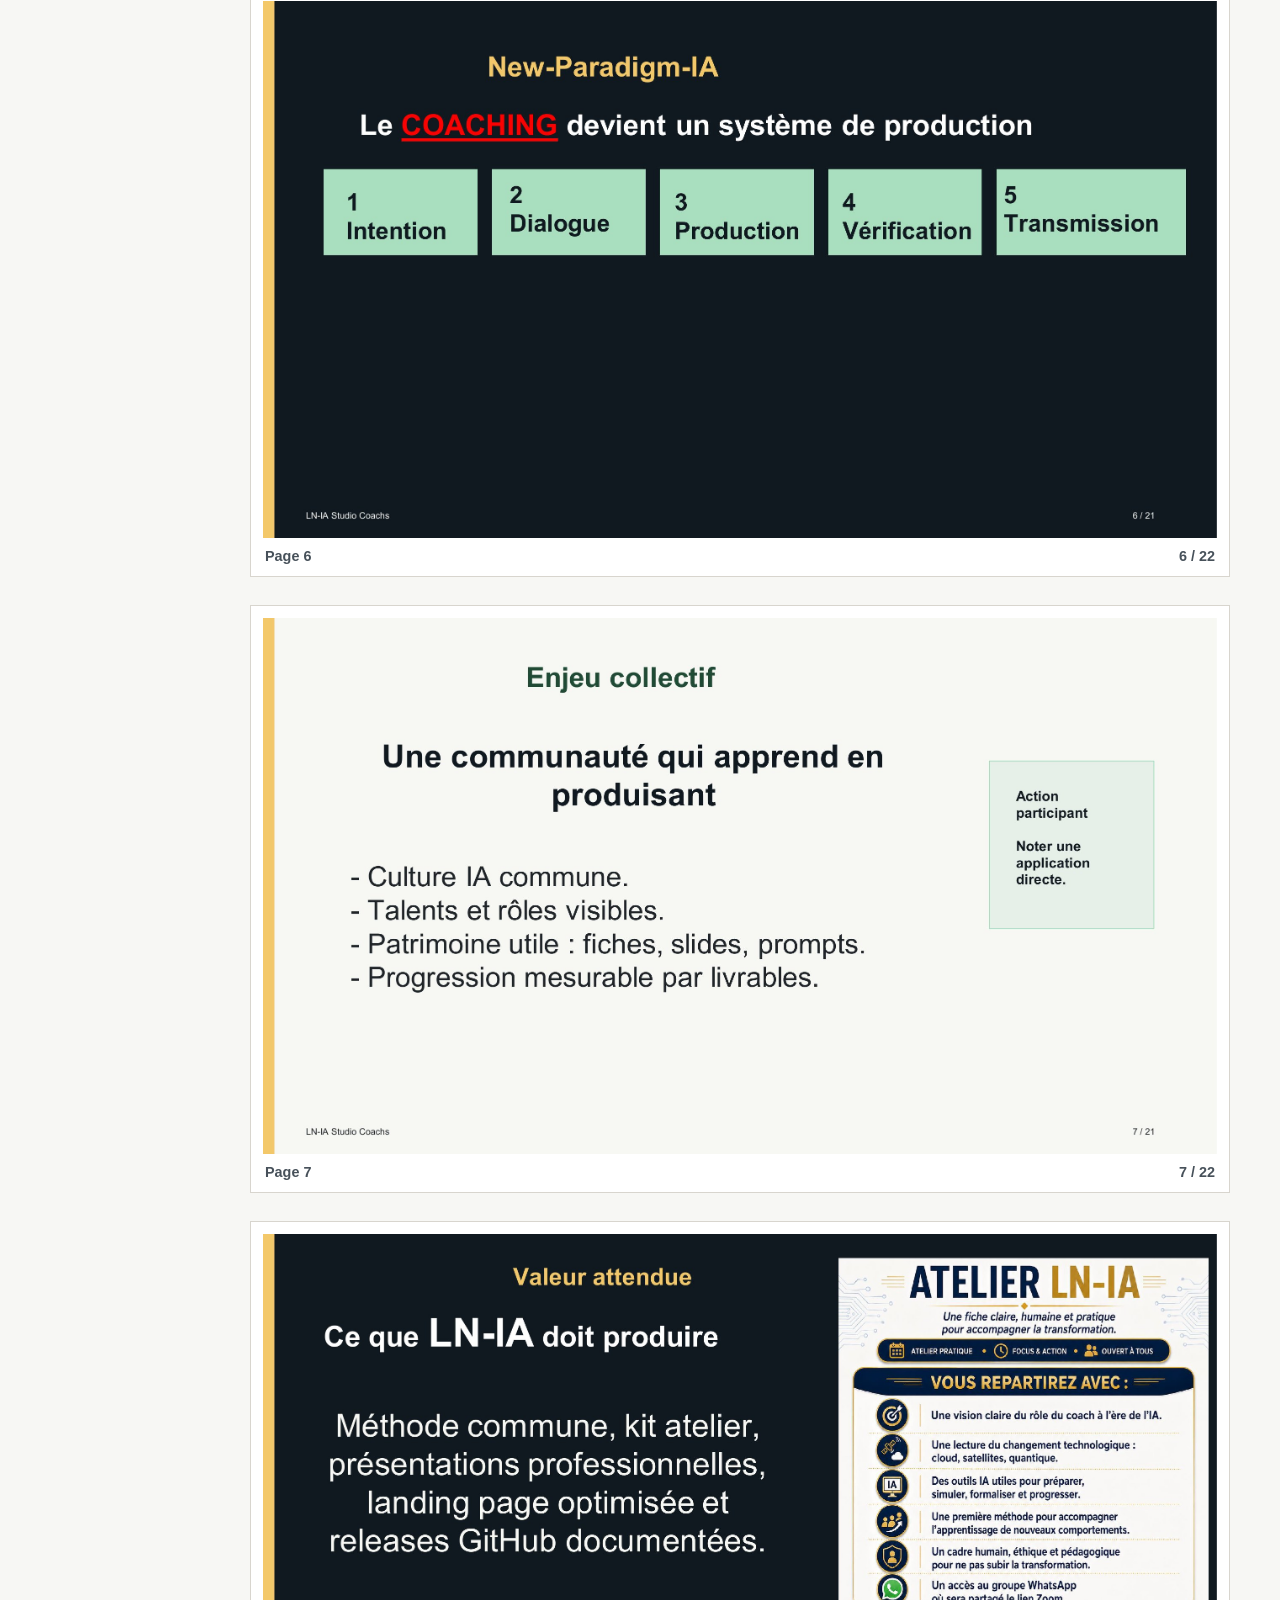
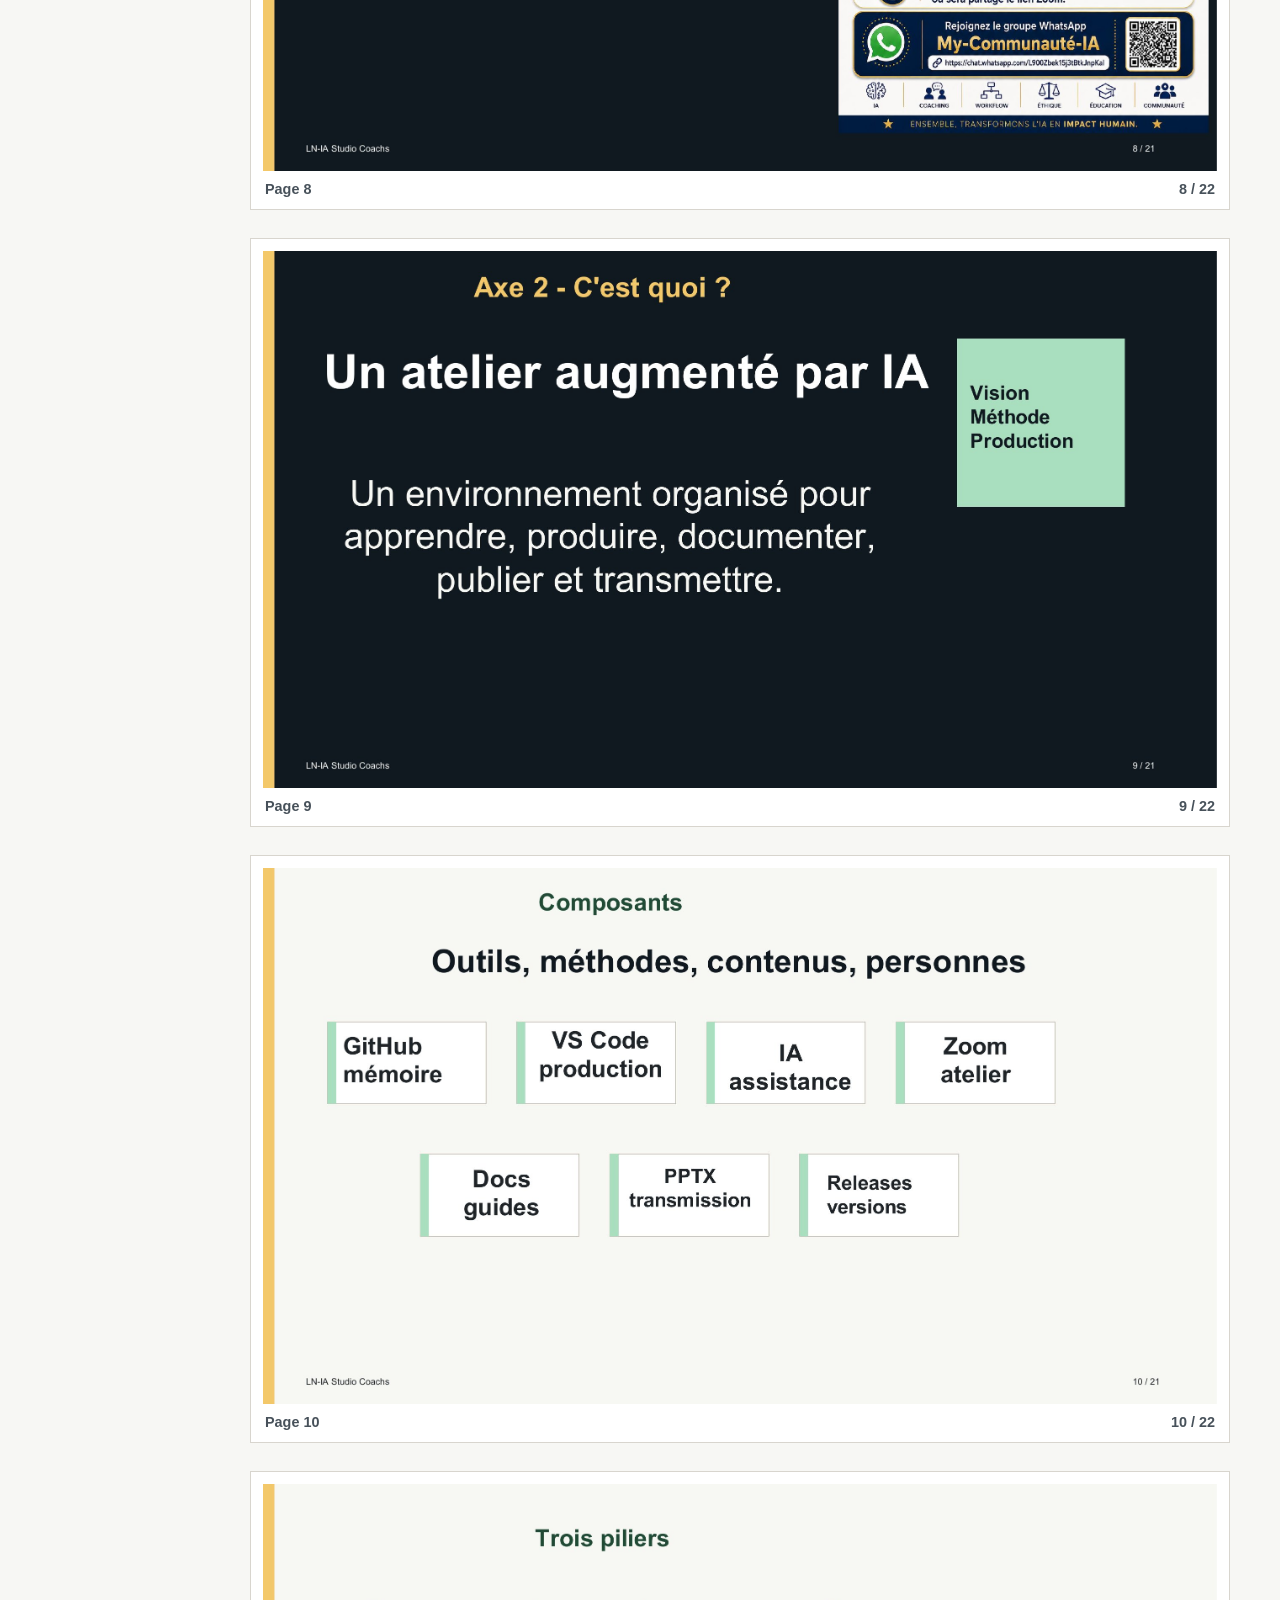
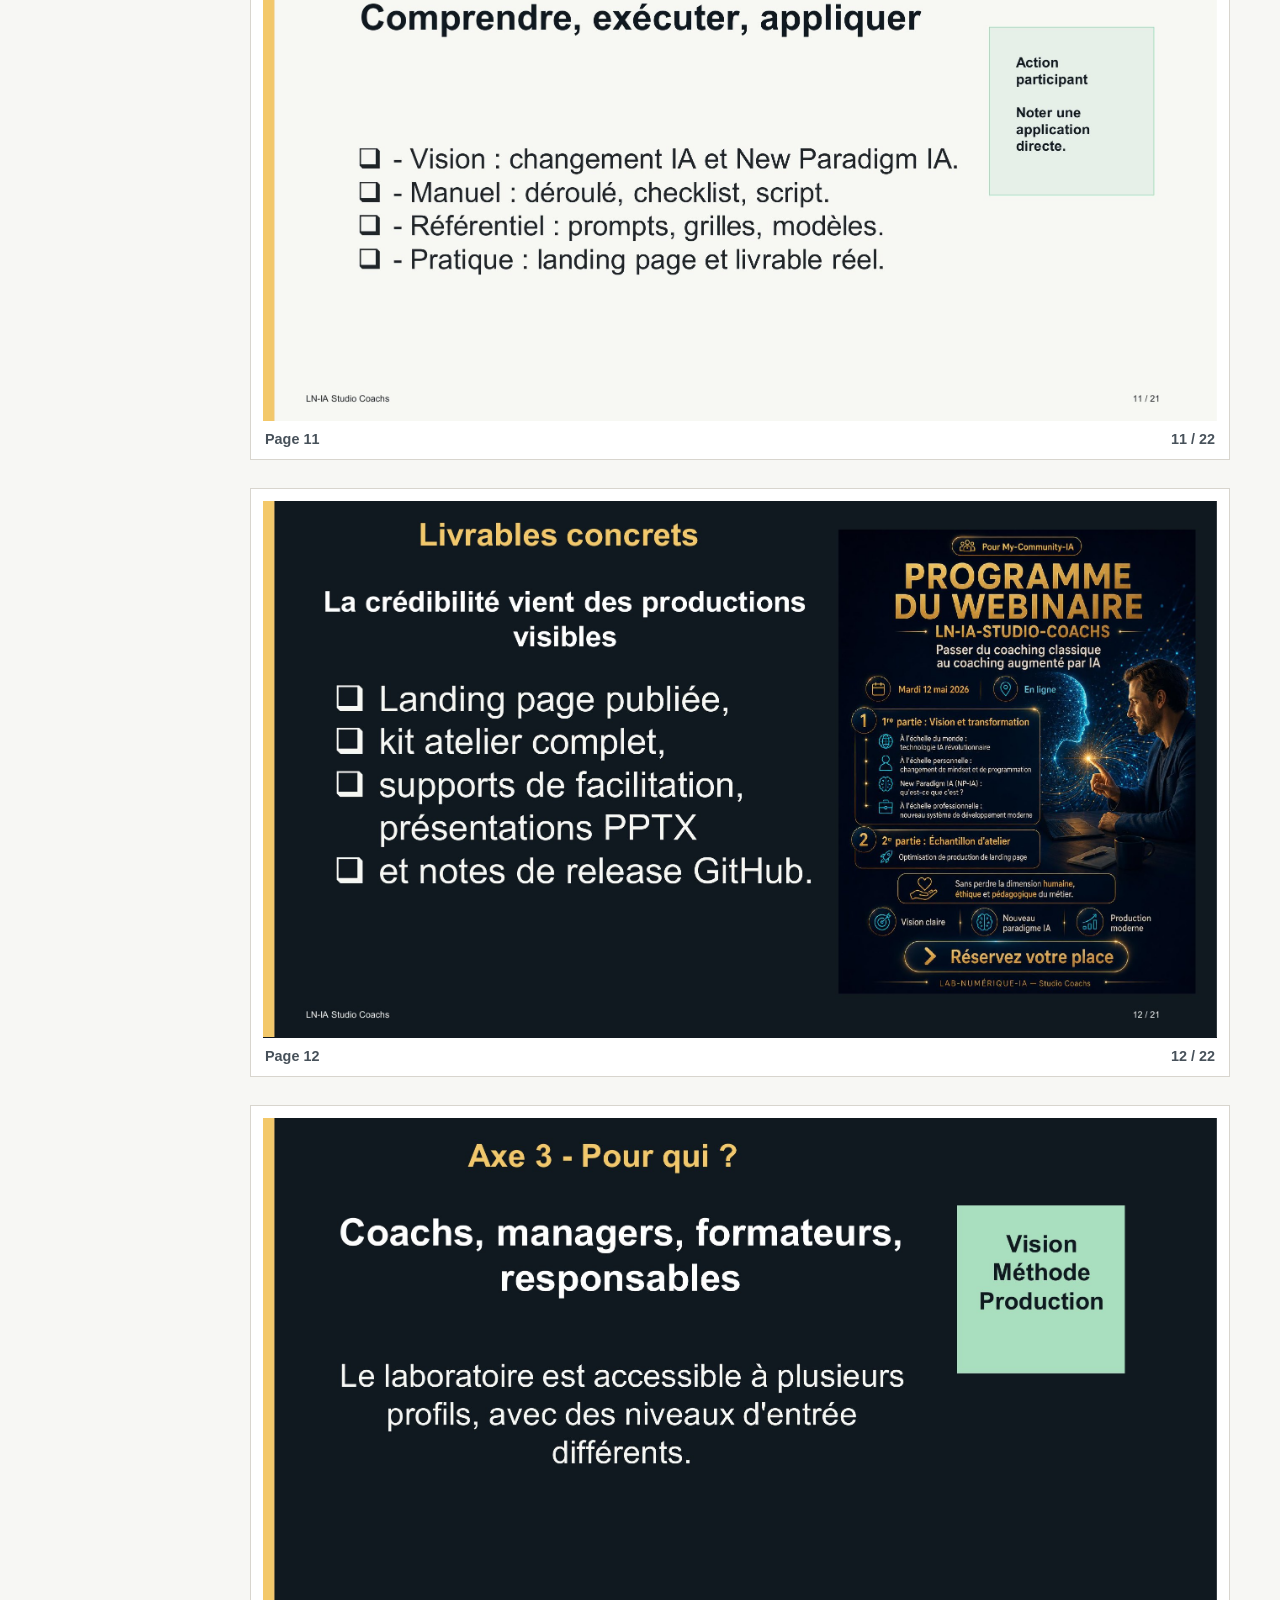
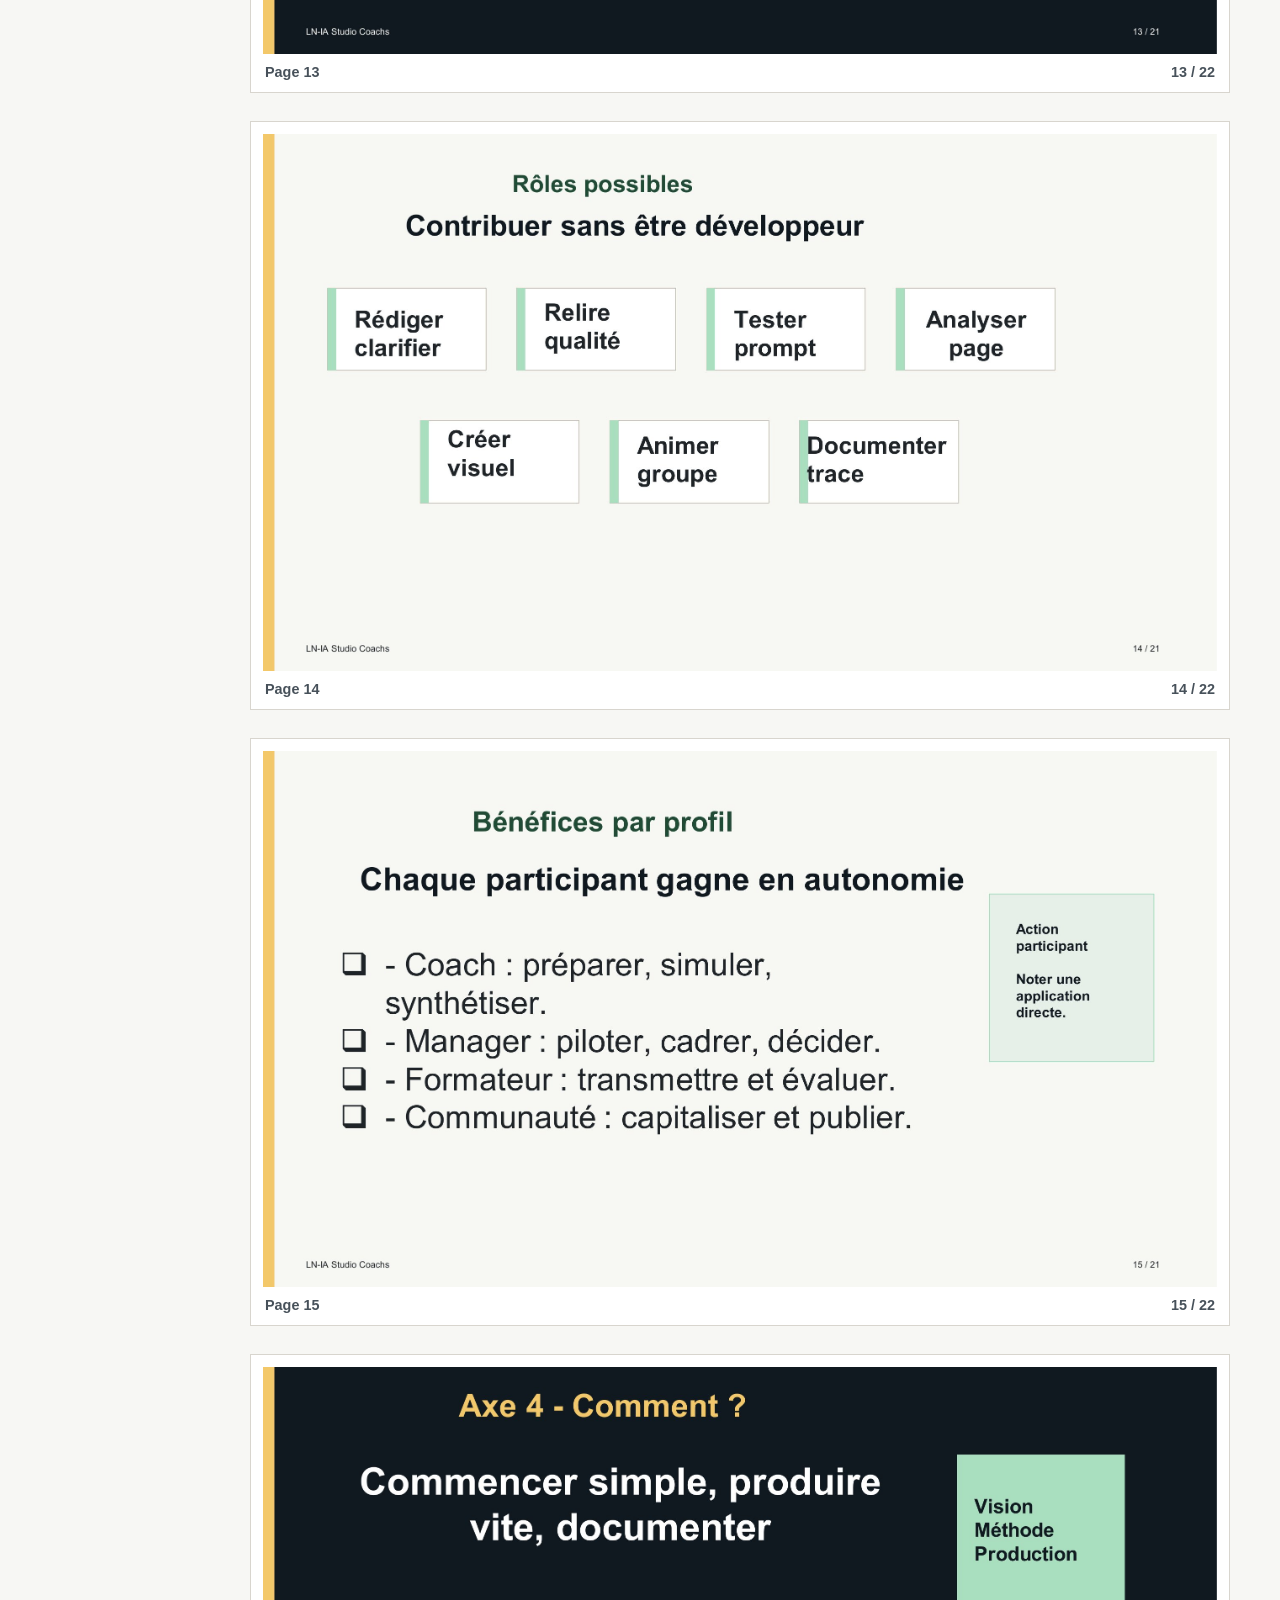
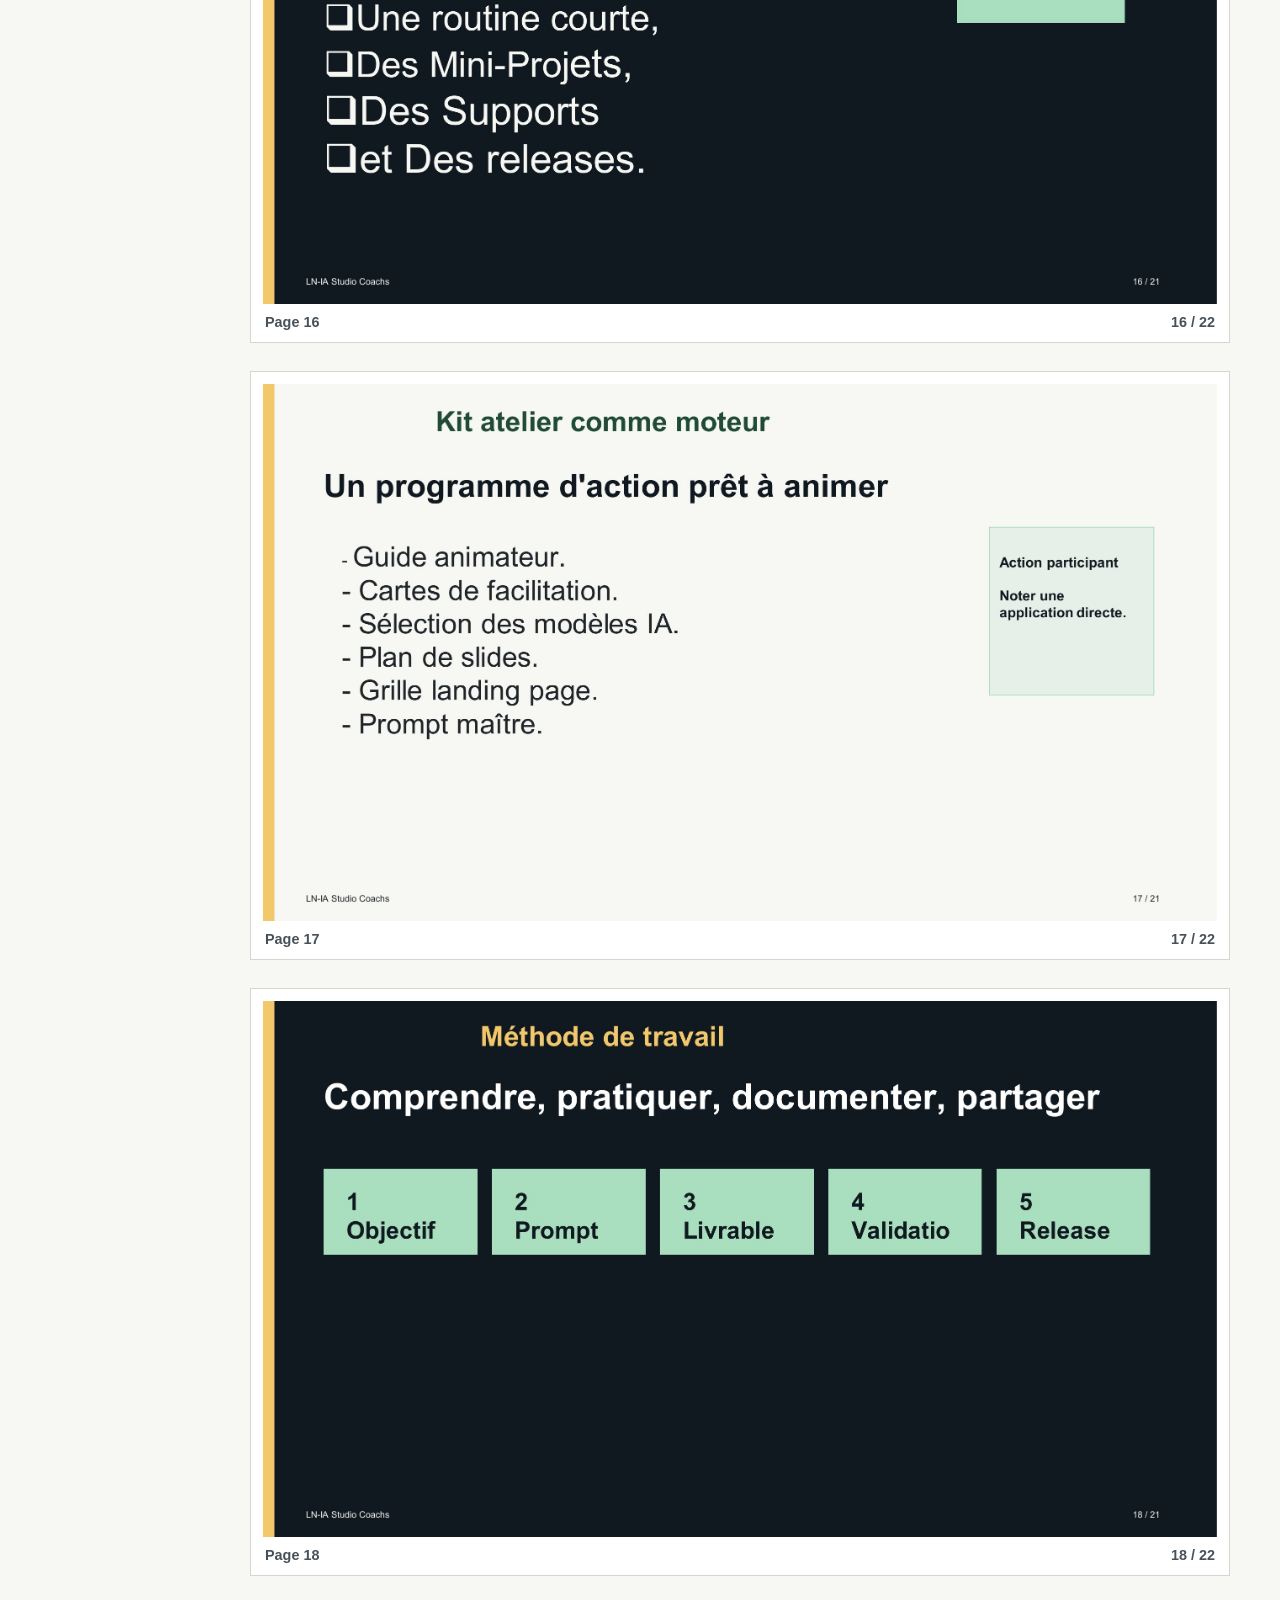
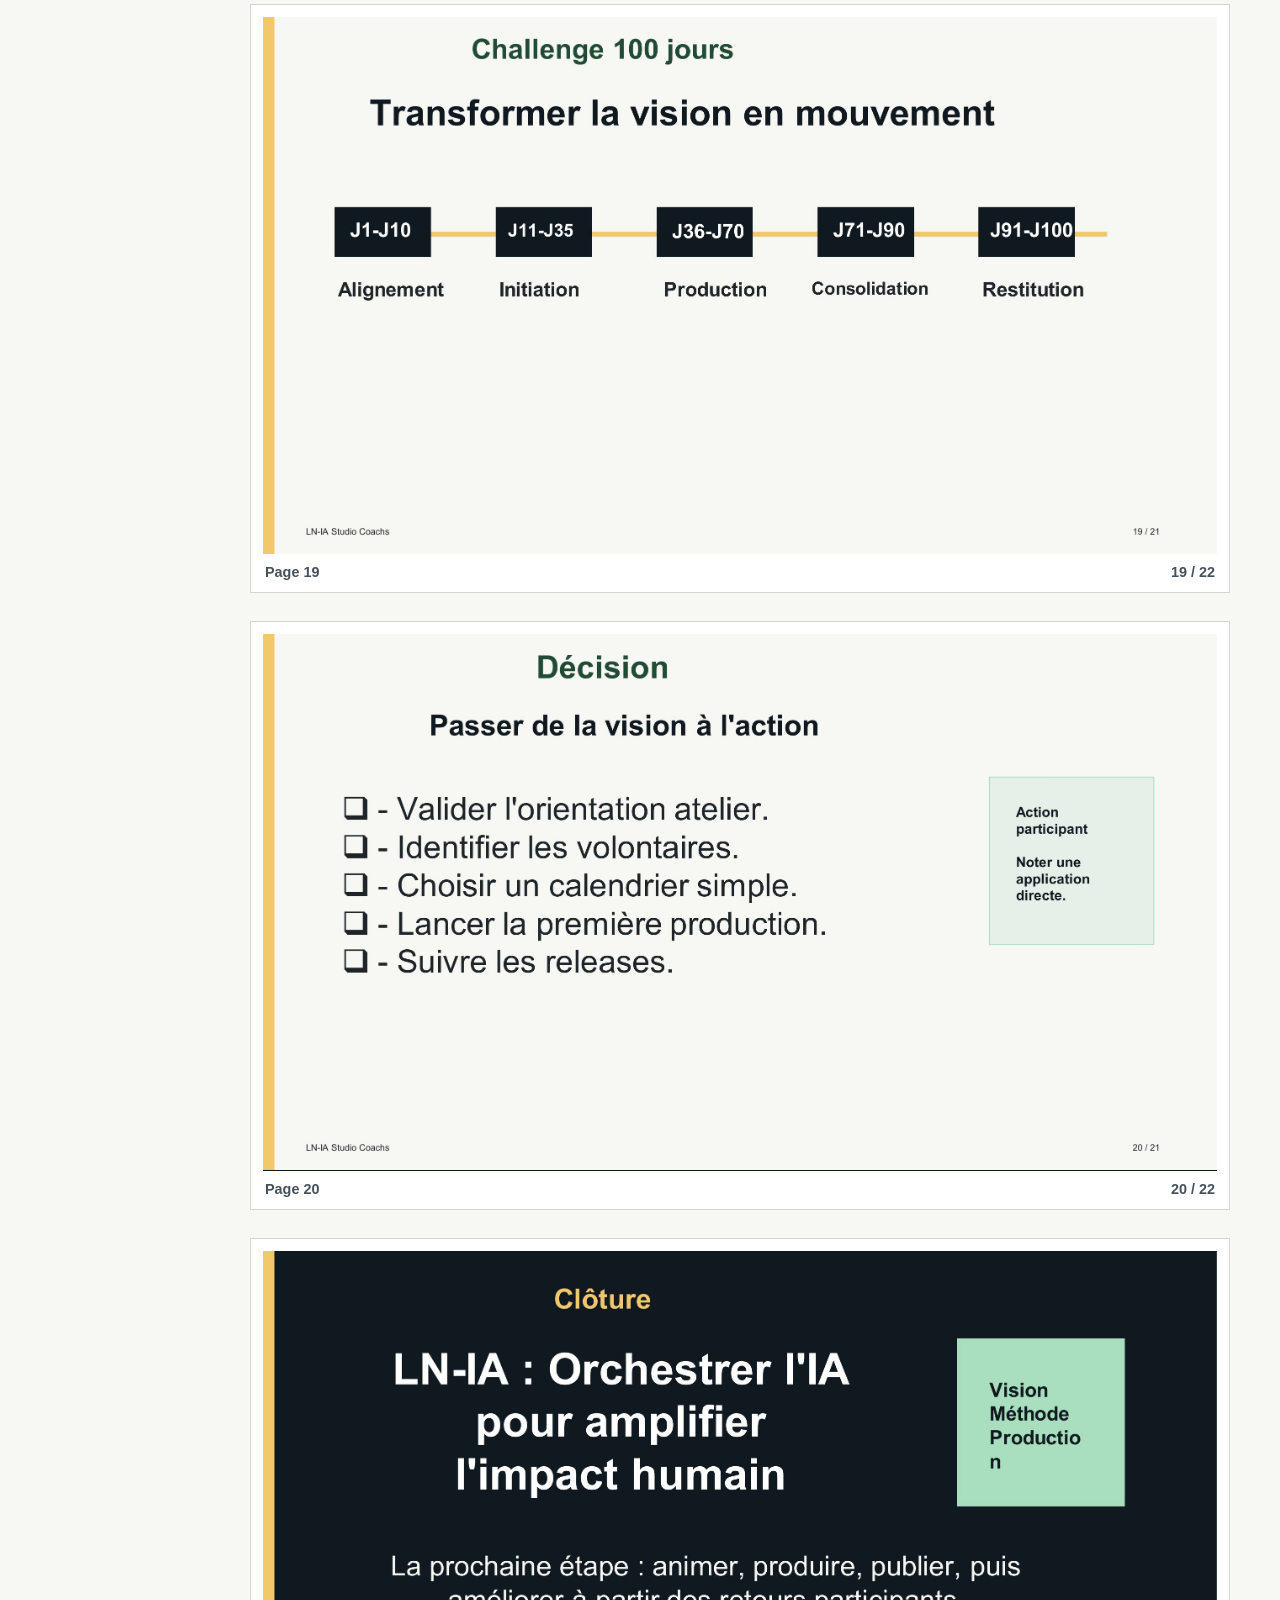
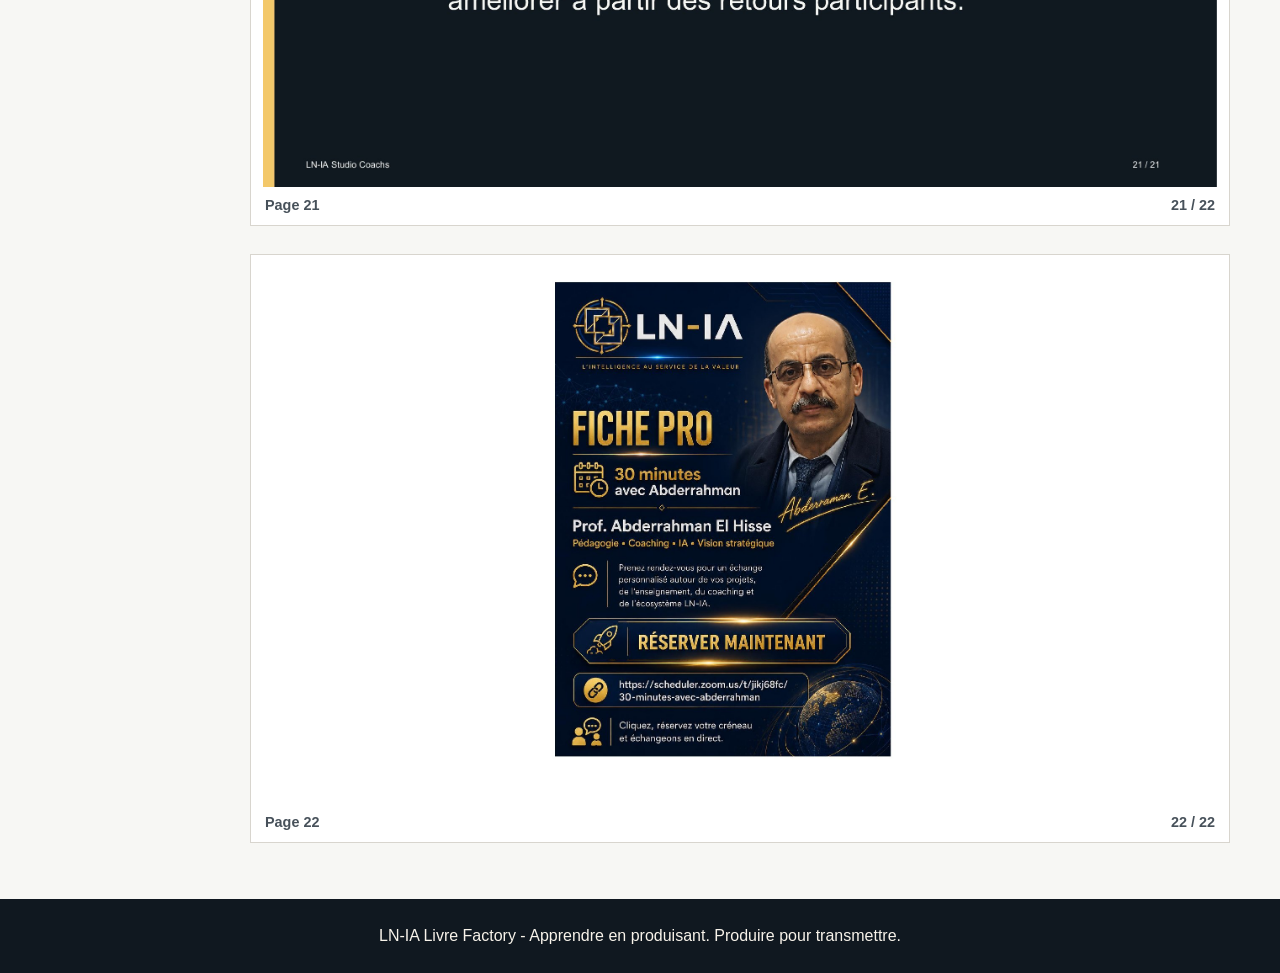
==== commit 7b4de54c: "Fix published logo path casing" ====
--- a/reader/ln-ia-studio-coachs/index.html
+++ b/reader/ln-ia-studio-coachs/index.html
@@ -9,7 +9,7 @@
     >
     <meta name="theme-color" content="#101820">
     <title>LN-IA Studio Coachs - Lecteur Web</title>
-    <link rel="icon" type="image/png" href="../../assets/img/logo-LN-IA.png">
+    <link rel="icon" type="image/png" href="../../assets/img/logo-ln-ia.png">
     <style>
       :root {
         color: #172027;
@@ -262,7 +262,7 @@
       <header class="reader-header">
         <div class="reader-header-inner">
           <a class="brand" href="#page-1" aria-label="Retour à la première page">
-            <img src="../../assets/img/logo-LN-IA.png" alt="LN-IA" width="160" height="52">
+            <img src="../../assets/img/logo-ln-ia.png" alt="LN-IA" width="160" height="52">
             <span>LAB-NUMERIQUE-IA</span>
           </a>
           <div class="reader-title">
